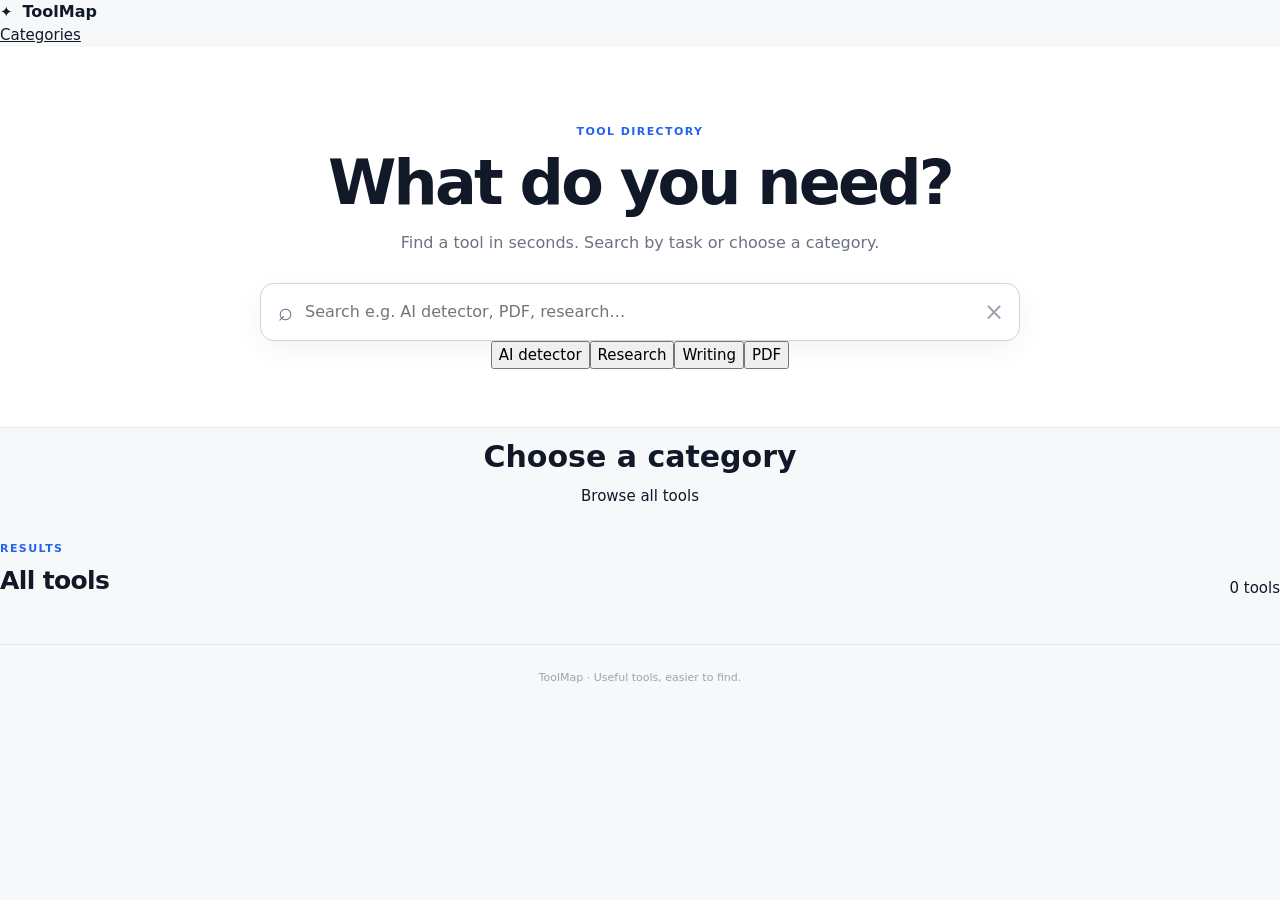
==== index.html @ 01140320 "Simplify ToolMap navigation and category-first homepage" ====
<!doctype html><html lang="en"><head><meta charset="utf-8"><meta name="viewport" content="width=device-width,initial-scale=1"><meta name="theme-color" content="#fff"><title>ToolMap — Find a tool</title><link rel="stylesheet" href="styles.css"></head><body>
<header><a class="brand" href="#"><span>✦</span><b>ToolMap</b></a><a href="#categories">Categories</a></header>
<main>
<section class="hero"><div class="hero-inner"><span class="eyebrow">TOOL DIRECTORY</span><h1>What do you need?</h1><p>Find a tool in seconds. Search by task or choose a category.</p>
<div class="search-box"><span>⌕</span><input id="search" type="search" placeholder="Search e.g. AI detector, PDF, research…" autocomplete="off"><button id="clear">×</button></div>
<div class="suggestions"><button data-query="AI detector">AI detector</button><button data-query="Research">Research</button><button data-query="Writing">Writing</button><button data-query="PDF">PDF</button></div></div></section>
<section class="home-cats" id="categories"><div class="section-title"><h2>Choose a category</h2><span id="categoryHint">Browse all tools</span></div><div id="categoryCards" class="category-cards"></div></section>
<section class="results-section" id="tools"><div class="results-top"><div><span class="eyebrow">RESULTS</span><h2 id="resultsTitle">All tools</h2></div><span id="resultCount">0 tools</span></div><div class="active-filters" id="activeFilters"></div><div class="tool-grid" id="results"></div><div class="empty" id="empty" hidden><h3>No tools found</h3><p>Try another search or category.</p><button id="reset">Show all tools</button></div></section>
</main><footer>ToolMap · Useful tools, easier to find.</footer><script src="app.js"></script></body></html>
---- styles.css ----
*{box-sizing:border-box}
:root{--bg:#f7f8fa;--card:#fff;--text:#111827;--muted:#6b7280;--line:#e5e7eb;--accent:#2563eb;--accent-soft:#eff6ff}
html{scroll-behavior:smooth}
body{margin:0;background:var(--bg);color:var(--text);font:15px/1.5 Inter,ui-sans-serif,system-ui,-apple-system,BlinkMacSystemFont,"Segoe UI",sans-serif}
button,input,select{font:inherit}
button{cursor:pointer}
a{color:inherit}
.site-header{height:64px;background:#fff;border-bottom:1px solid var(--line);display:flex;align-items:center;gap:30px;padding:0 max(18px,calc((100% - 1180px)/2));position:sticky;top:0;z-index:30}
.brand{display:flex;align-items:center;gap:10px;text-decoration:none;margin-right:auto}
.logo{width:34px;height:34px;border-radius:9px;background:#111827;color:#fff;display:grid;place-items:center}
.brand b{display:block;font-size:16px}.brand small{display:block;color:var(--muted);font-size:10px}
.site-header nav{display:flex;gap:24px}.site-header nav a{text-decoration:none;color:#4b5563;font-size:13px}.site-header nav a:hover{color:var(--text)}
.mobile-filter{display:none;border:1px solid var(--line);background:#fff;border-radius:8px;padding:8px 11px}
.hero{background:#fff;border-bottom:1px solid var(--line)}
.hero-inner{max-width:900px;margin:auto;text-align:center;padding:72px 20px 58px}
.eyebrow{font-size:11px;font-weight:800;letter-spacing:.13em;color:#2563eb}
.hero h1{font-size:clamp(36px,7vw,62px);line-height:1.03;letter-spacing:-.045em;margin:10px 0 16px}
.hero h1 em{font-style:normal;color:var(--accent)}
.hero p{max-width:560px;margin:0 auto 28px;color:var(--muted);font-size:16px}
.search-box{height:58px;display:flex;align-items:center;max-width:760px;margin:auto;background:#fff;border:1px solid #cfd5df;border-radius:14px;box-shadow:0 8px 28px #1118270d;text-align:left}
.search-box>span{font-size:25px;color:#64748b;padding-left:17px}.search-box input{flex:1;min-width:0;border:0;outline:0;background:transparent;padding:0 12px;font-size:16px}.search-box kbd{color:#9ca3af;border:1px solid var(--line);border-radius:5px;padding:2px 7px;font-size:11px;margin-right:8px}.search-box button{border:0;background:none;color:#9ca3af;font-size:24px;padding:0 15px}
.quick-search{display:flex;justify-content:center;align-items:center;gap:7px;flex-wrap:wrap;margin-top:14px;color:#9ca3af;font-size:12px}.quick-search button{border:1px solid var(--line);background:#fff;border-radius:999px;padding:6px 10px;color:#4b5563;font-size:12px}.quick-search button:hover{border-color:#b8c7dd;background:var(--accent-soft);color:var(--accent)}
.directory{max-width:1180px;margin:auto;padding:42px 20px 70px;display:grid;grid-template-columns:210px 1fr;gap:34px}
.filters{align-self:start;position:sticky;top:84px}.filter-head{display:flex;justify-content:space-between;align-items:center;margin-bottom:20px}.filter-head button{display:none;border:0;background:none;font-size:24px;color:var(--muted)}
.filter-label{display:block;font-weight:700;font-size:12px;margin:20px 0 9px;color:#374151}
.category-list{display:flex;flex-direction:column;gap:3px}
.cat-btn{display:flex;justify-content:space-between;gap:8px;border:0;background:none;text-align:left;padding:8px 9px;border-radius:7px;color:#4b5563;font-size:13px}.cat-btn span:last-child{color:#9ca3af;font-size:11px}.cat-btn:hover{background:#eef2f7}.cat-btn.active{background:var(--accent-soft);color:var(--accent);font-weight:700}
.filters select{width:100%;border:1px solid var(--line);background:#fff;border-radius:8px;padding:9px;color:#374151;outline:0}
.results-top{display:flex;justify-content:space-between;align-items:end;gap:12px;margin-bottom:14px}.results-top h2{margin:4px 0 0;font-size:25px;letter-spacing:-.025em}.result-count{color:var(--muted);font-size:12px}
.active-filters{min-height:30px;display:flex;gap:6px;flex-wrap:wrap}.active-filters button{border:1px solid #cfe0ff;background:var(--accent-soft);color:var(--accent);border-radius:999px;padding:5px 9px;font-size:11px}
.tool-grid{display:grid;grid-template-columns:repeat(2,minmax(0,1fr));gap:12px}
.tool-card{background:var(--card);border:1px solid var(--line);border-radius:12px;padding:17px;transition:.16s;display:flex;flex-direction:column;min-height:185px}
.tool-card:hover{border-color:#c5d4ea;box-shadow:0 8px 24px #1118270a;transform:translateY(-1px)}
.tool-top{display:flex;justify-content:space-between;gap:10px}.tool-name{font-size:15px;font-weight:750;text-decoration:none}.tool-name:hover{color:var(--accent)}
.open{font-size:12px;color:var(--accent);text-decoration:none;white-space:nowrap}.tool-card p{color:#667085;font-size:12px;margin:9px 0 13px;line-height:1.55}
.tags{display:flex;gap:5px;flex-wrap:wrap;margin-top:auto}.tag{background:#f3f4f6;color:#667085;border-radius:5px;padding:4px 7px;font-size:10px}
.empty{text-align:center;background:#fff;border:1px dashed #d7dce5;border-radius:12px;padding:50px 20px}.empty>div{font-size:30px;color:#9ca3af}.empty h3{margin:8px 0 4px}.empty p{color:var(--muted);font-size:13px}.empty button{border:1px solid var(--line);background:#fff;border-radius:7px;padding:8px 12px}
.categories-section{background:#fff;border-top:1px solid var(--line);padding:65px 20px}.section-title{text-align:center;margin-bottom:28px}.section-title h2{margin:6px 0;font-size:30px}.section-title p{margin:0;color:var(--muted);font-size:13px}
.category-cards{max-width:1180px;margin:auto;display:grid;grid-template-columns:repeat(4,1fr);gap:10px}
.category-card{border:1px solid var(--line);background:#fff;border-radius:11px;padding:16px;text-align:left;min-height:95px}.category-card:hover{border-color:#b9cae3;background:#fbfdff}.category-card b{font-size:13px}.category-card span{display:block;color:var(--muted);font-size:11px;margin-top:5px}
.about{max-width:720px;text-align:center;margin:auto;padding:70px 20px}.about h2{font-size:28px;margin:7px 0 10px}.about p{color:var(--muted);font-size:13px}
footer{text-align:center;border-top:1px solid var(--line);padding:25px;color:#9ca3af;font-size:11px}
@media(max-width:850px){.directory{grid-template-columns:180px 1fr;gap:20px}.category-cards{grid-template-columns:repeat(3,1fr)}}
@media(max-width:680px){.site-header{height:58px;padding:0 14px}.site-header nav{display:none}.mobile-filter{display:block}.hero-inner{padding:48px 14px 40px}.hero p{font-size:14px}.search-box{height:54px}.search-box kbd{display:none}.directory{display:block;padding:25px 14px 55px}.filters{position:fixed;inset:0 auto 0 0;width:min(310px,88vw);background:#fff;z-index:50;padding:22px;box-shadow:12px 0 35px #11182722;transform:translateX(-105%);transition:.2s;overflow:auto}.filters.open{transform:translateX(0)}.filter-head button{display:block}.tool-grid{grid-template-columns:1fr}.results-top h2{font-size:21px}.category-cards{grid-template-columns:repeat(2,1fr)}.category-card{min-height:84px}.quick-search{justify-content:flex-start}.about{padding:55px 18px}}
@media(max-width:390px){.category-cards{grid-template-columns:1fr 1fr}.tool-card{padding:14px}}
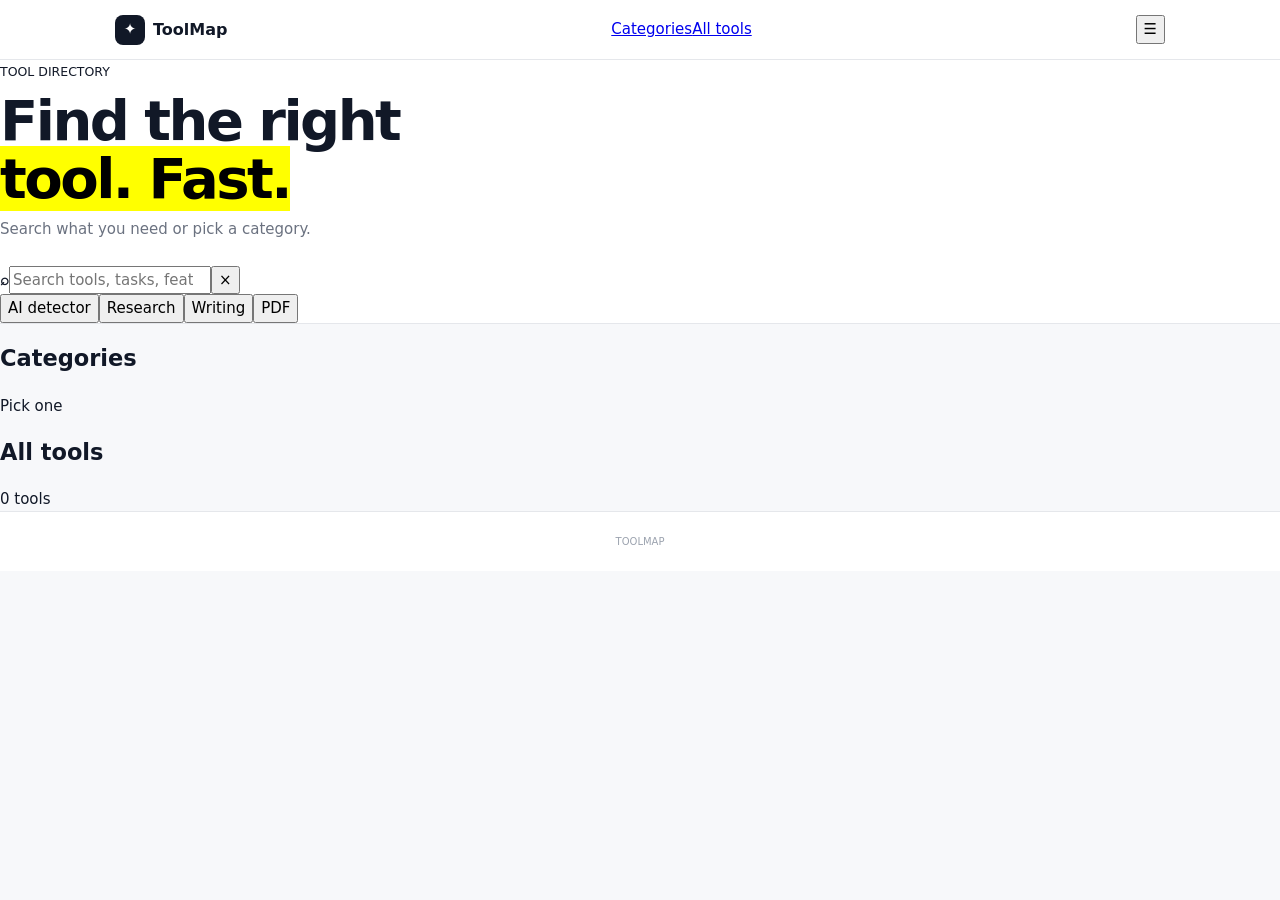
==== commit cb7d9751: "Redesign ToolMap inspired by bold mobile card layout" ====
--- a/index.html
+++ b/index.html
@@ -1,9 +1 @@
-<!doctype html><html lang="en"><head><meta charset="utf-8"><meta name="viewport" content="width=device-width,initial-scale=1"><meta name="theme-color" content="#fff"><title>ToolMap — Find a tool</title><link rel="stylesheet" href="styles.css"></head><body>
-<header><a class="brand" href="#"><span>✦</span><b>ToolMap</b></a><a href="#categories">Categories</a></header>
-<main>
-<section class="hero"><div class="hero-inner"><span class="eyebrow">TOOL DIRECTORY</span><h1>What do you need?</h1><p>Find a tool in seconds. Search by task or choose a category.</p>
-<div class="search-box"><span>⌕</span><input id="search" type="search" placeholder="Search e.g. AI detector, PDF, research…" autocomplete="off"><button id="clear">×</button></div>
-<div class="suggestions"><button data-query="AI detector">AI detector</button><button data-query="Research">Research</button><button data-query="Writing">Writing</button><button data-query="PDF">PDF</button></div></div></section>
-<section class="home-cats" id="categories"><div class="section-title"><h2>Choose a category</h2><span id="categoryHint">Browse all tools</span></div><div id="categoryCards" class="category-cards"></div></section>
-<section class="results-section" id="tools"><div class="results-top"><div><span class="eyebrow">RESULTS</span><h2 id="resultsTitle">All tools</h2></div><span id="resultCount">0 tools</span></div><div class="active-filters" id="activeFilters"></div><div class="tool-grid" id="results"></div><div class="empty" id="empty" hidden><h3>No tools found</h3><p>Try another search or category.</p><button id="reset">Show all tools</button></div></section>
-</main><footer>ToolMap · Useful tools, easier to find.</footer><script src="app.js"></script></body></html>+<!doctype html><html lang="en"><head><meta charset="utf-8"><meta name="viewport" content="width=device-width,initial-scale=1"><meta name="theme-color" content="#ffd21c"><title>ToolMap — Find tools fast</title><link rel="stylesheet" href="styles.css"></head><body><div class="bg pink"></div><div class="bg purple"></div><header><a class="brand" href="#"><span>✦</span><b>ToolMap</b></a><nav><a href="#categories">Categories</a><a href="#tools">All tools</a></nav><button id="menu">☰</button></header><main><section class="hero"><small>TOOL DIRECTORY</small><h1>Find the right<br><mark>tool. Fast.</mark></h1><p>Search what you need or pick a category.</p><div class="search"><b>⌕</b><input id="search" type="search" placeholder="Search tools, tasks, features…"><button id="clear">×</button></div><div class="quick"><button data-q="AI detector">AI detector</button><button data-q="research">Research</button><button data-q="writing">Writing</button><button data-q="PDF">PDF</button></div></section><section id="categories"><div class="head"><h2>Categories</h2><span id="hint">Pick one</span></div><div id="cats" class="cats"></div></section><section id="tools" class="results"><div class="head"><h2 id="title">All tools</h2><span id="count">0 tools</span></div><div id="active"></div><div id="results" class="grid"></div><div id="empty" hidden><h3>No tools found</h3><p>Try another search.</p><button id="reset">Show all tools</button></div></section></main><footer>TOOLMAP</footer><script src="app.js"></script></body></html>
--- a/styles.css
+++ b/styles.css
@@ -1,45 +1 @@
-*{box-sizing:border-box}
-:root{--bg:#f7f8fa;--card:#fff;--text:#111827;--muted:#6b7280;--line:#e5e7eb;--accent:#2563eb;--accent-soft:#eff6ff}
-html{scroll-behavior:smooth}
-body{margin:0;background:var(--bg);color:var(--text);font:15px/1.5 Inter,ui-sans-serif,system-ui,-apple-system,BlinkMacSystemFont,"Segoe UI",sans-serif}
-button,input,select{font:inherit}
-button{cursor:pointer}
-a{color:inherit}
-.site-header{height:64px;background:#fff;border-bottom:1px solid var(--line);display:flex;align-items:center;gap:30px;padding:0 max(18px,calc((100% - 1180px)/2));position:sticky;top:0;z-index:30}
-.brand{display:flex;align-items:center;gap:10px;text-decoration:none;margin-right:auto}
-.logo{width:34px;height:34px;border-radius:9px;background:#111827;color:#fff;display:grid;place-items:center}
-.brand b{display:block;font-size:16px}.brand small{display:block;color:var(--muted);font-size:10px}
-.site-header nav{display:flex;gap:24px}.site-header nav a{text-decoration:none;color:#4b5563;font-size:13px}.site-header nav a:hover{color:var(--text)}
-.mobile-filter{display:none;border:1px solid var(--line);background:#fff;border-radius:8px;padding:8px 11px}
-.hero{background:#fff;border-bottom:1px solid var(--line)}
-.hero-inner{max-width:900px;margin:auto;text-align:center;padding:72px 20px 58px}
-.eyebrow{font-size:11px;font-weight:800;letter-spacing:.13em;color:#2563eb}
-.hero h1{font-size:clamp(36px,7vw,62px);line-height:1.03;letter-spacing:-.045em;margin:10px 0 16px}
-.hero h1 em{font-style:normal;color:var(--accent)}
-.hero p{max-width:560px;margin:0 auto 28px;color:var(--muted);font-size:16px}
-.search-box{height:58px;display:flex;align-items:center;max-width:760px;margin:auto;background:#fff;border:1px solid #cfd5df;border-radius:14px;box-shadow:0 8px 28px #1118270d;text-align:left}
-.search-box>span{font-size:25px;color:#64748b;padding-left:17px}.search-box input{flex:1;min-width:0;border:0;outline:0;background:transparent;padding:0 12px;font-size:16px}.search-box kbd{color:#9ca3af;border:1px solid var(--line);border-radius:5px;padding:2px 7px;font-size:11px;margin-right:8px}.search-box button{border:0;background:none;color:#9ca3af;font-size:24px;padding:0 15px}
-.quick-search{display:flex;justify-content:center;align-items:center;gap:7px;flex-wrap:wrap;margin-top:14px;color:#9ca3af;font-size:12px}.quick-search button{border:1px solid var(--line);background:#fff;border-radius:999px;padding:6px 10px;color:#4b5563;font-size:12px}.quick-search button:hover{border-color:#b8c7dd;background:var(--accent-soft);color:var(--accent)}
-.directory{max-width:1180px;margin:auto;padding:42px 20px 70px;display:grid;grid-template-columns:210px 1fr;gap:34px}
-.filters{align-self:start;position:sticky;top:84px}.filter-head{display:flex;justify-content:space-between;align-items:center;margin-bottom:20px}.filter-head button{display:none;border:0;background:none;font-size:24px;color:var(--muted)}
-.filter-label{display:block;font-weight:700;font-size:12px;margin:20px 0 9px;color:#374151}
-.category-list{display:flex;flex-direction:column;gap:3px}
-.cat-btn{display:flex;justify-content:space-between;gap:8px;border:0;background:none;text-align:left;padding:8px 9px;border-radius:7px;color:#4b5563;font-size:13px}.cat-btn span:last-child{color:#9ca3af;font-size:11px}.cat-btn:hover{background:#eef2f7}.cat-btn.active{background:var(--accent-soft);color:var(--accent);font-weight:700}
-.filters select{width:100%;border:1px solid var(--line);background:#fff;border-radius:8px;padding:9px;color:#374151;outline:0}
-.results-top{display:flex;justify-content:space-between;align-items:end;gap:12px;margin-bottom:14px}.results-top h2{margin:4px 0 0;font-size:25px;letter-spacing:-.025em}.result-count{color:var(--muted);font-size:12px}
-.active-filters{min-height:30px;display:flex;gap:6px;flex-wrap:wrap}.active-filters button{border:1px solid #cfe0ff;background:var(--accent-soft);color:var(--accent);border-radius:999px;padding:5px 9px;font-size:11px}
-.tool-grid{display:grid;grid-template-columns:repeat(2,minmax(0,1fr));gap:12px}
-.tool-card{background:var(--card);border:1px solid var(--line);border-radius:12px;padding:17px;transition:.16s;display:flex;flex-direction:column;min-height:185px}
-.tool-card:hover{border-color:#c5d4ea;box-shadow:0 8px 24px #1118270a;transform:translateY(-1px)}
-.tool-top{display:flex;justify-content:space-between;gap:10px}.tool-name{font-size:15px;font-weight:750;text-decoration:none}.tool-name:hover{color:var(--accent)}
-.open{font-size:12px;color:var(--accent);text-decoration:none;white-space:nowrap}.tool-card p{color:#667085;font-size:12px;margin:9px 0 13px;line-height:1.55}
-.tags{display:flex;gap:5px;flex-wrap:wrap;margin-top:auto}.tag{background:#f3f4f6;color:#667085;border-radius:5px;padding:4px 7px;font-size:10px}
-.empty{text-align:center;background:#fff;border:1px dashed #d7dce5;border-radius:12px;padding:50px 20px}.empty>div{font-size:30px;color:#9ca3af}.empty h3{margin:8px 0 4px}.empty p{color:var(--muted);font-size:13px}.empty button{border:1px solid var(--line);background:#fff;border-radius:7px;padding:8px 12px}
-.categories-section{background:#fff;border-top:1px solid var(--line);padding:65px 20px}.section-title{text-align:center;margin-bottom:28px}.section-title h2{margin:6px 0;font-size:30px}.section-title p{margin:0;color:var(--muted);font-size:13px}
-.category-cards{max-width:1180px;margin:auto;display:grid;grid-template-columns:repeat(4,1fr);gap:10px}
-.category-card{border:1px solid var(--line);background:#fff;border-radius:11px;padding:16px;text-align:left;min-height:95px}.category-card:hover{border-color:#b9cae3;background:#fbfdff}.category-card b{font-size:13px}.category-card span{display:block;color:var(--muted);font-size:11px;margin-top:5px}
-.about{max-width:720px;text-align:center;margin:auto;padding:70px 20px}.about h2{font-size:28px;margin:7px 0 10px}.about p{color:var(--muted);font-size:13px}
-footer{text-align:center;border-top:1px solid var(--line);padding:25px;color:#9ca3af;font-size:11px}
-@media(max-width:850px){.directory{grid-template-columns:180px 1fr;gap:20px}.category-cards{grid-template-columns:repeat(3,1fr)}}
-@media(max-width:680px){.site-header{height:58px;padding:0 14px}.site-header nav{display:none}.mobile-filter{display:block}.hero-inner{padding:48px 14px 40px}.hero p{font-size:14px}.search-box{height:54px}.search-box kbd{display:none}.directory{display:block;padding:25px 14px 55px}.filters{position:fixed;inset:0 auto 0 0;width:min(310px,88vw);background:#fff;z-index:50;padding:22px;box-shadow:12px 0 35px #11182722;transform:translateX(-105%);transition:.2s;overflow:auto}.filters.open{transform:translateX(0)}.filter-head button{display:block}.tool-grid{grid-template-columns:1fr}.results-top h2{font-size:21px}.category-cards{grid-template-columns:repeat(2,1fr)}.category-card{min-height:84px}.quick-search{justify-content:flex-start}.about{padding:55px 18px}}
-@media(max-width:390px){.category-cards{grid-template-columns:1fr 1fr}.tool-card{padding:14px}}
+*{box-sizing:border-box}html{scroll-behavior:smooth}:root{--blue:#2563eb;--text:#111827;--muted:#6b7280;--line:#e5e7eb;--bg:#f7f8fa}body{margin:0;background:var(--bg);color:var(--text);font:15px/1.5 system-ui,-apple-system,Segoe UI,sans-serif}button,input{font:inherit}button{cursor:pointer}header{height:60px;background:#fff;border-bottom:1px solid var(--line);display:flex;align-items:center;justify-content:space-between;padding:0 max(16px,calc((100% - 1050px)/2));position:sticky;top:0;z-index:20}header>a:last-child{text-decoration:none;color:#4b5563;font-size:13px}.brand{display:flex;align-items:center;gap:8px;text-decoration:none;color:var(--text)}.brand span{width:30px;height:30px;background:#111827;color:#fff;border-radius:8px;display:grid;place-items:center}.brand b{font-size:16px}.hero{background:#fff;border-bottom:1px solid var(--line)}.hero-inner{max-width:780px;margin:auto;text-align:center;padding:58px 16px 42px}.eyebrow{font-size:10px;font-weight:800;letter-spacing:.14em;color:var(--blue)}h1{font-size:clamp(36px,8vw,56px);line-height:1.05;letter-spacing:-.045em;margin:9px 0}.hero p{color:var(--muted);margin:0 0 25px}.search-box{height:58px;background:#fff;border:1px solid #cbd5e1;border-radius:14px;display:flex;align-items:center;text-align:left;box-shadow:0 8px 25px #1118270b}.search-box span{font-size:25px;color:#64748b;padding-left:16px}.search-box input{flex:1;min-width:0;border:0;outline:0;padding:0 12px;font-size:15px}.search-box button{border:0;background:none;color:#9ca3af;font-size:23px;padding:0 15px}.suggestions{display:flex;justify-content:center;gap:7px;flex-wrap:wrap;margin-top:12px}.suggestions button{border:1px solid var(--line);background:#fff;border-radius:20px;padding:6px 11px;color:#4b5563;font-size:11px}.suggestions button:hover{border-color:#a9c1ec;color:var(--blue)}.home-cats,.results-section{max-width:1050px;margin:auto;padding:34px 16px}.section-title{display:flex;justify-content:space-between;align-items:end;margin-bottom:14px}.section-title h2,.results-top h2{margin:0;font-size:22px;letter-spacing:-.02em}.section-title span,.results-top>span{font-size:11px;color:var(--muted)}.category-cards{display:grid;grid-template-columns:repeat(4,1fr);gap:9px}.category-card{min-height:82px;background:#fff;border:1px solid var(--line);border-radius:10px;text-align:left;padding:13px;transition:.15s}.category-card:hover{border-color:#a9c1ec;transform:translateY(-1px)}.category-card b{font-size:12px}.category-card span{display:block;color:var(--muted);font-size:10px;margin-top:5px}.results-section{border-top:1px solid var(--line);padding-top:32px}.results-top{display:flex;justify-content:space-between;align-items:end;margin-bottom:12px}.active-filters{display:flex;gap:6px;margin-bottom:10px}.active-filters button{border:1px solid #cfe0ff;background:#eff6ff;color:var(--blue);border-radius:20px;padding:5px 9px;font-size:10px}.tool-grid{display:grid;grid-template-columns:repeat(2,1fr);gap:10px}.tool-card{background:#fff;border:1px solid var(--line);border-radius:11px;padding:15px;min-height:165px;display:flex;flex-direction:column}.tool-top{display:flex;justify-content:space-between;gap:8px}.tool-name{font-size:14px;font-weight:750;text-decoration:none}.tool-name:hover{color:var(--blue)}.open{color:var(--blue);font-size:11px;text-decoration:none;white-space:nowrap}.tool-card p{color:#667085;font-size:11px;line-height:1.55;margin:8px 0 12px}.tags{display:flex;gap:5px;flex-wrap:wrap;margin-top:auto}.tag{background:#f3f4f6;color:#667085;border-radius:5px;padding:4px 6px;font-size:9px}.empty{text-align:center;background:#fff;border:1px dashed #d1d5db;border-radius:11px;padding:38px}.empty h3{margin:0 0 5px}.empty p{color:var(--muted);font-size:12px}.empty button{border:1px solid var(--line);background:#fff;border-radius:7px;padding:8px 12px}.about{display:none}footer{text-align:center;border-top:1px solid var(--line);background:#fff;padding:22px;color:#9ca3af;font-size:10px}@media(max-width:700px){header{height:56px}header>a:last-child{font-size:12px}.hero-inner{padding:43px 14px 32px}.hero p{font-size:13px}.search-box{height:54px}.suggestions{justify-content:flex-start}.home-cats,.results-section{padding:25px 14px}.category-cards{grid-template-columns:repeat(2,1fr);gap:8px}.category-card{min-height:75px;padding:12px}.section-title h2,.results-top h2{font-size:19px}.tool-grid{grid-template-columns:1fr}.tool-card{min-height:150px}h1{font-size:38px}}@media(max-width:360px){.category-cards{grid-template-columns:1fr}.suggestions button{padding:6px 9px}}
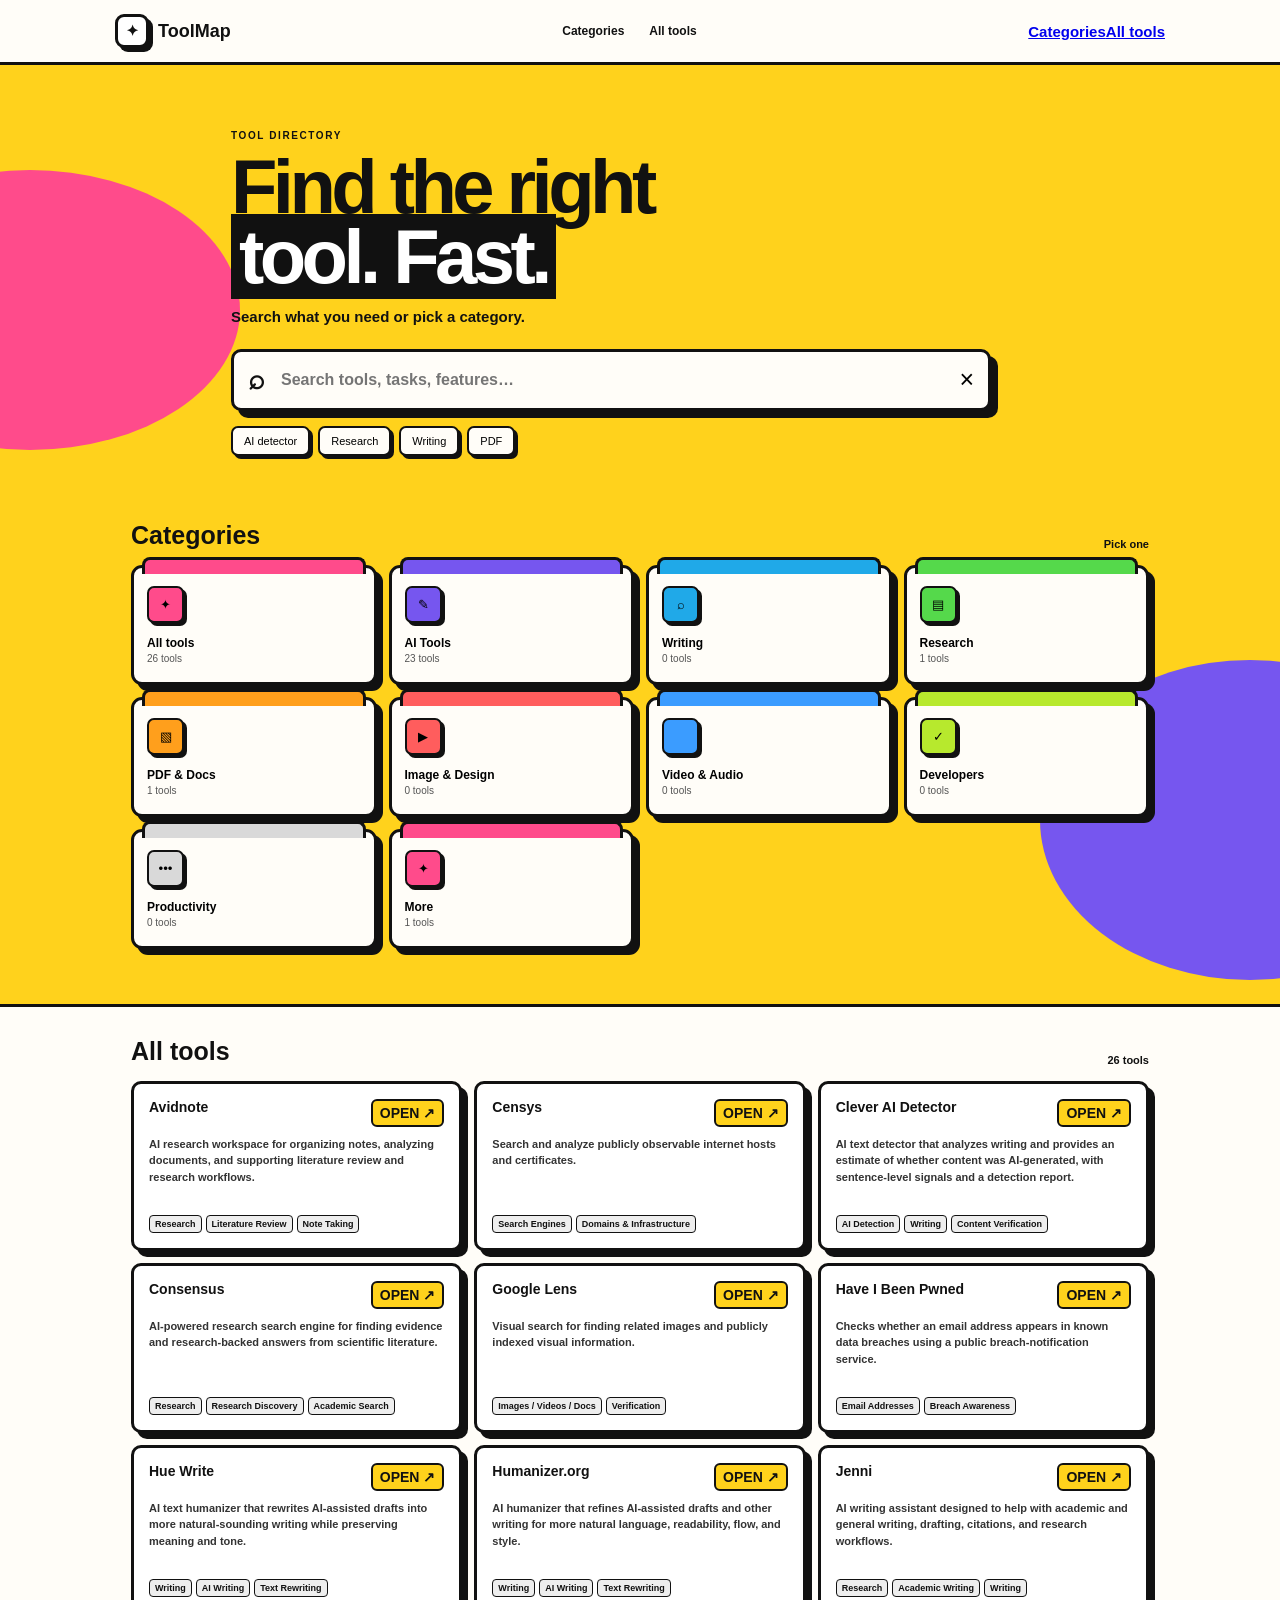
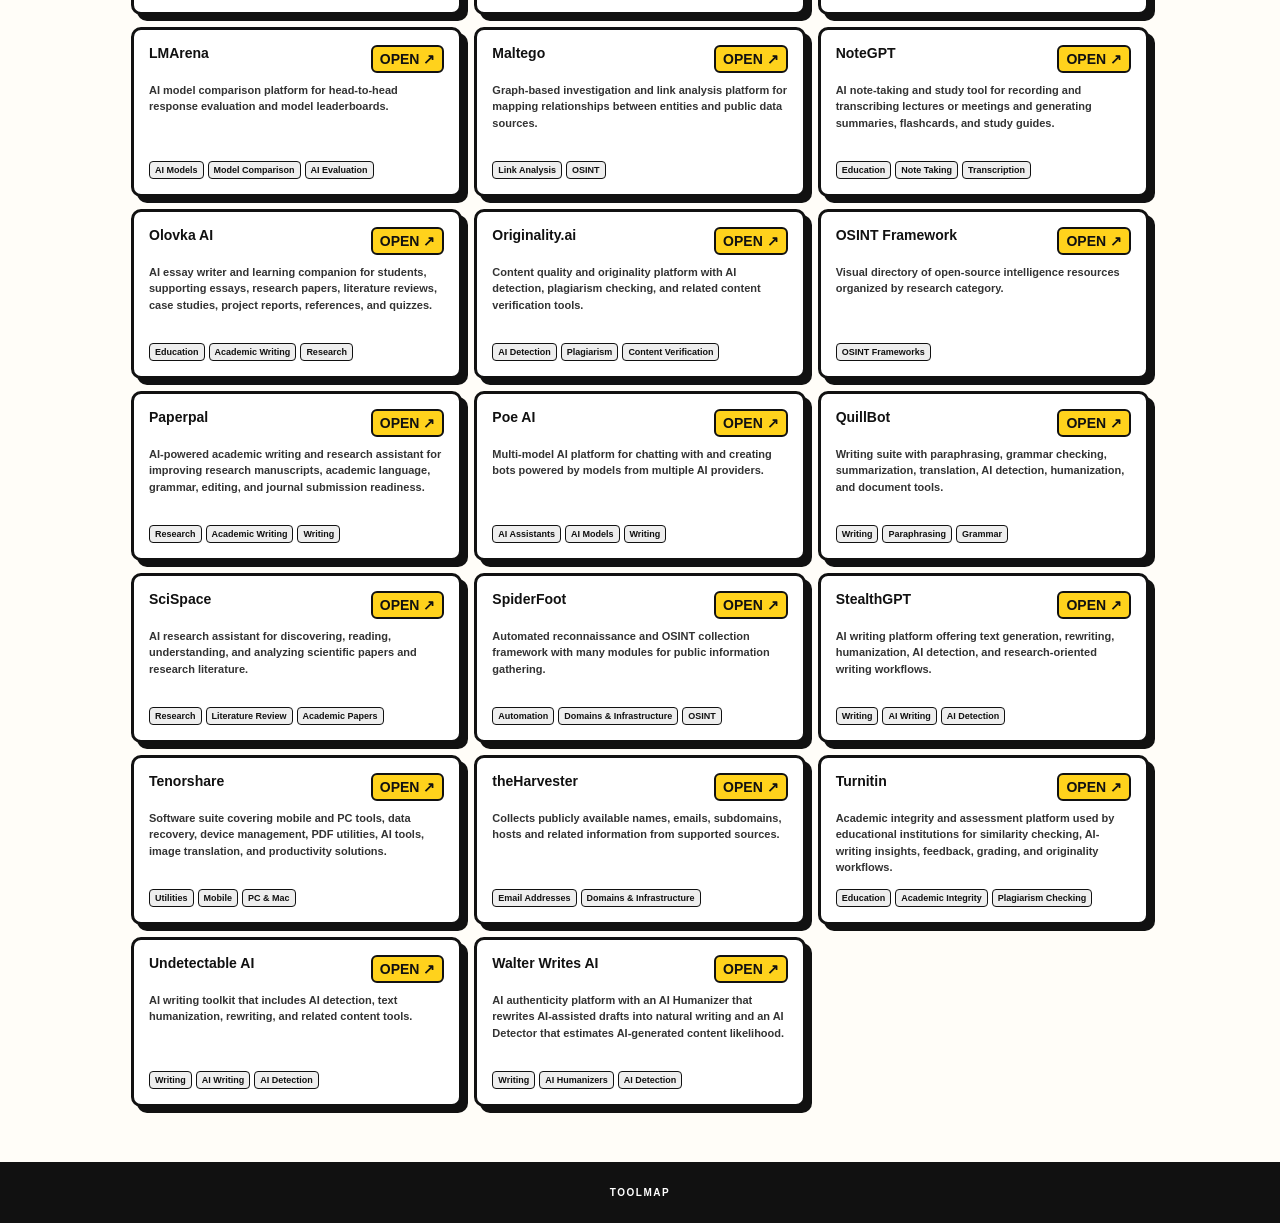
==== commit 88115543: "Fix mobile navigation and add tool loading state" ====
--- a/index.html
+++ b/index.html
@@ -1 +1 @@
-<!doctype html><html lang="en"><head><meta charset="utf-8"><meta name="viewport" content="width=device-width,initial-scale=1"><meta name="theme-color" content="#ffd21c"><title>ToolMap — Find tools fast</title><link rel="stylesheet" href="styles.css"></head><body><div class="bg pink"></div><div class="bg purple"></div><header><a class="brand" href="#"><span>✦</span><b>ToolMap</b></a><nav><a href="#categories">Categories</a><a href="#tools">All tools</a></nav><button id="menu">☰</button></header><main><section class="hero"><small>TOOL DIRECTORY</small><h1>Find the right<br><mark>tool. Fast.</mark></h1><p>Search what you need or pick a category.</p><div class="search"><b>⌕</b><input id="search" type="search" placeholder="Search tools, tasks, features…"><button id="clear">×</button></div><div class="quick"><button data-q="AI detector">AI detector</button><button data-q="research">Research</button><button data-q="writing">Writing</button><button data-q="PDF">PDF</button></div></section><section id="categories"><div class="head"><h2>Categories</h2><span id="hint">Pick one</span></div><div id="cats" class="cats"></div></section><section id="tools" class="results"><div class="head"><h2 id="title">All tools</h2><span id="count">0 tools</span></div><div id="active"></div><div id="results" class="grid"></div><div id="empty" hidden><h3>No tools found</h3><p>Try another search.</p><button id="reset">Show all tools</button></div></section></main><footer>TOOLMAP</footer><script src="app.js"></script></body></html>+<!doctype html><html lang="en"><head><meta charset="utf-8"><meta name="viewport" content="width=device-width,initial-scale=1"><meta name="theme-color" content="#ffd21c"><title>ToolMap — Find tools fast</title><link rel="stylesheet" href="styles.css"></head><body><div class="bg pink"></div><div class="bg purple"></div><header><a class="brand" href="#"><span>✦</span><b>ToolMap</b></a><nav><a href="#categories">Categories</a><a href="#tools">All tools</a></nav><button id="menu" aria-label="Open menu" aria-expanded="false">☰</button><div id="mobileMenu" class="mobile-menu"><a href="#categories">Categories</a><a href="#tools">All tools</a></div></header><main><section class="hero"><small>TOOL DIRECTORY</small><h1>Find the right<br><mark>tool. Fast.</mark></h1><p>Search what you need or pick a category.</p><div class="search"><b>⌕</b><input id="search" type="search" placeholder="Search tools, tasks, features…"><button id="clear">×</button></div><div class="quick"><button data-q="AI detector">AI detector</button><button data-q="research">Research</button><button data-q="writing">Writing</button><button data-q="PDF">PDF</button></div></section><section id="categories"><div class="head"><h2>Categories</h2><span id="hint">Pick one</span></div><div id="cats" class="cats"><div class="loading">Loading tools…</div></div></section><section id="tools" class="results"><div class="head"><h2 id="title">All tools</h2><span id="count">0 tools</span></div><div id="active"></div><div id="results" class="grid"></div><div id="empty" hidden><h3>No tools found</h3><p>Try another search.</p><button id="reset">Show all tools</button></div></section></main><footer>TOOLMAP</footer><script src="app.js"></script></body></html>
--- a/styles.css
+++ b/styles.css
@@ -1 +1 @@
-*{box-sizing:border-box}html{scroll-behavior:smooth}:root{--blue:#2563eb;--text:#111827;--muted:#6b7280;--line:#e5e7eb;--bg:#f7f8fa}body{margin:0;background:var(--bg);color:var(--text);font:15px/1.5 system-ui,-apple-system,Segoe UI,sans-serif}button,input{font:inherit}button{cursor:pointer}header{height:60px;background:#fff;border-bottom:1px solid var(--line);display:flex;align-items:center;justify-content:space-between;padding:0 max(16px,calc((100% - 1050px)/2));position:sticky;top:0;z-index:20}header>a:last-child{text-decoration:none;color:#4b5563;font-size:13px}.brand{display:flex;align-items:center;gap:8px;text-decoration:none;color:var(--text)}.brand span{width:30px;height:30px;background:#111827;color:#fff;border-radius:8px;display:grid;place-items:center}.brand b{font-size:16px}.hero{background:#fff;border-bottom:1px solid var(--line)}.hero-inner{max-width:780px;margin:auto;text-align:center;padding:58px 16px 42px}.eyebrow{font-size:10px;font-weight:800;letter-spacing:.14em;color:var(--blue)}h1{font-size:clamp(36px,8vw,56px);line-height:1.05;letter-spacing:-.045em;margin:9px 0}.hero p{color:var(--muted);margin:0 0 25px}.search-box{height:58px;background:#fff;border:1px solid #cbd5e1;border-radius:14px;display:flex;align-items:center;text-align:left;box-shadow:0 8px 25px #1118270b}.search-box span{font-size:25px;color:#64748b;padding-left:16px}.search-box input{flex:1;min-width:0;border:0;outline:0;padding:0 12px;font-size:15px}.search-box button{border:0;background:none;color:#9ca3af;font-size:23px;padding:0 15px}.suggestions{display:flex;justify-content:center;gap:7px;flex-wrap:wrap;margin-top:12px}.suggestions button{border:1px solid var(--line);background:#fff;border-radius:20px;padding:6px 11px;color:#4b5563;font-size:11px}.suggestions button:hover{border-color:#a9c1ec;color:var(--blue)}.home-cats,.results-section{max-width:1050px;margin:auto;padding:34px 16px}.section-title{display:flex;justify-content:space-between;align-items:end;margin-bottom:14px}.section-title h2,.results-top h2{margin:0;font-size:22px;letter-spacing:-.02em}.section-title span,.results-top>span{font-size:11px;color:var(--muted)}.category-cards{display:grid;grid-template-columns:repeat(4,1fr);gap:9px}.category-card{min-height:82px;background:#fff;border:1px solid var(--line);border-radius:10px;text-align:left;padding:13px;transition:.15s}.category-card:hover{border-color:#a9c1ec;transform:translateY(-1px)}.category-card b{font-size:12px}.category-card span{display:block;color:var(--muted);font-size:10px;margin-top:5px}.results-section{border-top:1px solid var(--line);padding-top:32px}.results-top{display:flex;justify-content:space-between;align-items:end;margin-bottom:12px}.active-filters{display:flex;gap:6px;margin-bottom:10px}.active-filters button{border:1px solid #cfe0ff;background:#eff6ff;color:var(--blue);border-radius:20px;padding:5px 9px;font-size:10px}.tool-grid{display:grid;grid-template-columns:repeat(2,1fr);gap:10px}.tool-card{background:#fff;border:1px solid var(--line);border-radius:11px;padding:15px;min-height:165px;display:flex;flex-direction:column}.tool-top{display:flex;justify-content:space-between;gap:8px}.tool-name{font-size:14px;font-weight:750;text-decoration:none}.tool-name:hover{color:var(--blue)}.open{color:var(--blue);font-size:11px;text-decoration:none;white-space:nowrap}.tool-card p{color:#667085;font-size:11px;line-height:1.55;margin:8px 0 12px}.tags{display:flex;gap:5px;flex-wrap:wrap;margin-top:auto}.tag{background:#f3f4f6;color:#667085;border-radius:5px;padding:4px 6px;font-size:9px}.empty{text-align:center;background:#fff;border:1px dashed #d1d5db;border-radius:11px;padding:38px}.empty h3{margin:0 0 5px}.empty p{color:var(--muted);font-size:12px}.empty button{border:1px solid var(--line);background:#fff;border-radius:7px;padding:8px 12px}.about{display:none}footer{text-align:center;border-top:1px solid var(--line);background:#fff;padding:22px;color:#9ca3af;font-size:10px}@media(max-width:700px){header{height:56px}header>a:last-child{font-size:12px}.hero-inner{padding:43px 14px 32px}.hero p{font-size:13px}.search-box{height:54px}.suggestions{justify-content:flex-start}.home-cats,.results-section{padding:25px 14px}.category-cards{grid-template-columns:repeat(2,1fr);gap:8px}.category-card{min-height:75px;padding:12px}.section-title h2,.results-top h2{font-size:19px}.tool-grid{grid-template-columns:1fr}.tool-card{min-height:150px}h1{font-size:38px}}@media(max-width:360px){.category-cards{grid-template-columns:1fr}.suggestions button{padding:6px 9px}}+*{box-sizing:border-box}html{scroll-behavior:smooth}:root{--y:#ffd21c;--p:#ff4b8b;--v:#7656ef;--g:#55d94b;--ink:#111;--paper:#fffdf8}body{margin:0;background:var(--y);color:var(--ink);font:600 15px Arial,sans-serif}.bg{position:fixed;z-index:-1;border-radius:50%;pointer-events:none}.pink{width:420px;height:280px;background:var(--p);left:-180px;top:170px}.purple{width:420px;height:320px;background:var(--v);right:-180px;bottom:-80px}header{height:65px;background:var(--paper);border-bottom:3px solid var(--ink);display:flex;align-items:center;justify-content:space-between;padding:0 max(16px,calc((100% - 1050px)/2));position:sticky;top:0;z-index:10}.brand{display:flex;gap:9px;align-items:center;text-decoration:none;color:#111}.brand span{display:grid;place-items:center;width:34px;height:34px;border:3px solid #111;border-radius:9px;box-shadow:4px 4px #111;background:#fff}.brand b{font-size:18px}nav{display:flex;gap:25px}nav a{color:#111;text-decoration:none;font-size:12px}header>button{display:none}.hero{max-width:850px;margin:auto;padding:60px 16px 40px}.hero small{font-size:10px;letter-spacing:.16em}.hero h1{font-size:clamp(48px,9vw,76px);line-height:.92;letter-spacing:-.06em;margin:10px 0 16px;font-weight:900}.hero mark{background:#111;color:#fff;padding:0 8px}.hero p{margin:0 0 24px}.search{height:62px;max-width:760px;background:var(--paper);border:3px solid #111;box-shadow:7px 7px #111;border-radius:10px;display:flex;align-items:center}.search>b{font-size:28px;padding:0 14px}.search input{flex:1;min-width:0;border:0;outline:0;background:none;font-size:16px;font-weight:600}.search button{border:0;background:none;font-size:25px;padding:0 14px}.quick{display:flex;gap:8px;flex-wrap:wrap;margin-top:15px}.quick button,.active-btn{background:var(--paper);border:2px solid #111;border-radius:7px;padding:7px 11px;box-shadow:3px 3px #111;font-size:11px}.quick button:active{transform:translate(2px,2px);box-shadow:1px 1px #111}#categories{max-width:1050px;margin:auto;padding:25px 16px 55px}.head{display:flex;justify-content:space-between;align-items:end;margin-bottom:15px}.head h2{margin:0;font-size:25px;font-weight:900}.head span{font-size:11px}.cats{display:grid;grid-template-columns:repeat(4,1fr);gap:12px}.cat{position:relative;text-align:left;background:var(--paper);border:3px solid #111;border-radius:11px;padding:13px;min-height:120px;box-shadow:6px 6px #111}.cat:before{content:"";position:absolute;left:8px;right:8px;top:-11px;height:14px;background:var(--c);border:3px solid #111;border-bottom:0;border-radius:8px 8px 0 0}.cat:hover{transform:translateY(-3px)}.ico{width:37px;height:37px;background:var(--c);border:2px solid #111;border-radius:7px;display:grid;place-items:center;box-shadow:3px 3px #111}.cat b{display:block;font-size:12px;margin-top:13px}.cat span{display:block;font-size:10px;color:#555;margin-top:3px}.results{background:var(--paper);border-top:3px solid #111;padding:30px max(16px,calc((100% - 1018px)/2)) 55px}.grid{display:grid;grid-template-columns:repeat(3,1fr);gap:12px}.tool{background:#fff;border:3px solid #111;border-radius:10px;padding:15px;min-height:170px;box-shadow:6px 6px #111;display:flex;flex-direction:column}.tooltop{display:flex;justify-content:space-between;gap:7px}.tool a{color:#111;text-decoration:none;font-weight:900;font-size:14px}.open{background:var(--y);border:2px solid #111;border-radius:6px;padding:4px 7px;font-size:9px}.tool p{font-size:11px;line-height:1.5;color:#333;margin:9px 0}.tags{margin-top:auto;display:flex;gap:4px;flex-wrap:wrap}.tag{font-size:9px;background:#eee;border:1px solid #111;border-radius:4px;padding:3px 5px}.active{margin:-5px 0 15px}.active-btn{background:#b7e92d}#empty{text-align:center;border:3px solid #111;padding:45px;background:#fff;box-shadow:6px 6px #111}#empty button{background:var(--y);border:2px solid #111;padding:8px;font-weight:800}footer{text-align:center;background:#111;color:#fff;padding:25px;font-size:10px;letter-spacing:.15em}@media(max-width:850px){.cats{grid-template-columns:repeat(3,1fr)}.grid{grid-template-columns:repeat(2,1fr)}}@media(max-width:620px){header{height:58px;padding:0 14px}nav{display:none}header>button{display:block;background:#fff;border:3px solid #111;box-shadow:3px 3px #111;border-radius:7px;padding:7px 10px}.hero{padding:45px 14px 34px}.hero h1{font-size:48px}.hero p{font-size:13px}.search{height:57px}.search input{font-size:14px}.quick{gap:6px}#categories{padding:23px 14px 45px}.cats{grid-template-columns:repeat(2,1fr);gap:11px}.cat{min-height:108px;padding:11px;box-shadow:5px 5px #111}.cat b{font-size:11px;margin-top:11px}.results{padding:25px 14px 45px}.grid{grid-template-columns:1fr;gap:12px}.tool{min-height:150px}.bg{opacity:.8}.pink{width:250px;height:180px;left:-150px}.purple{width:250px;height:200px;right:-150px}}@media(max-width:370px){.cats{grid-template-columns:1fr}.hero h1{font-size:43px}}
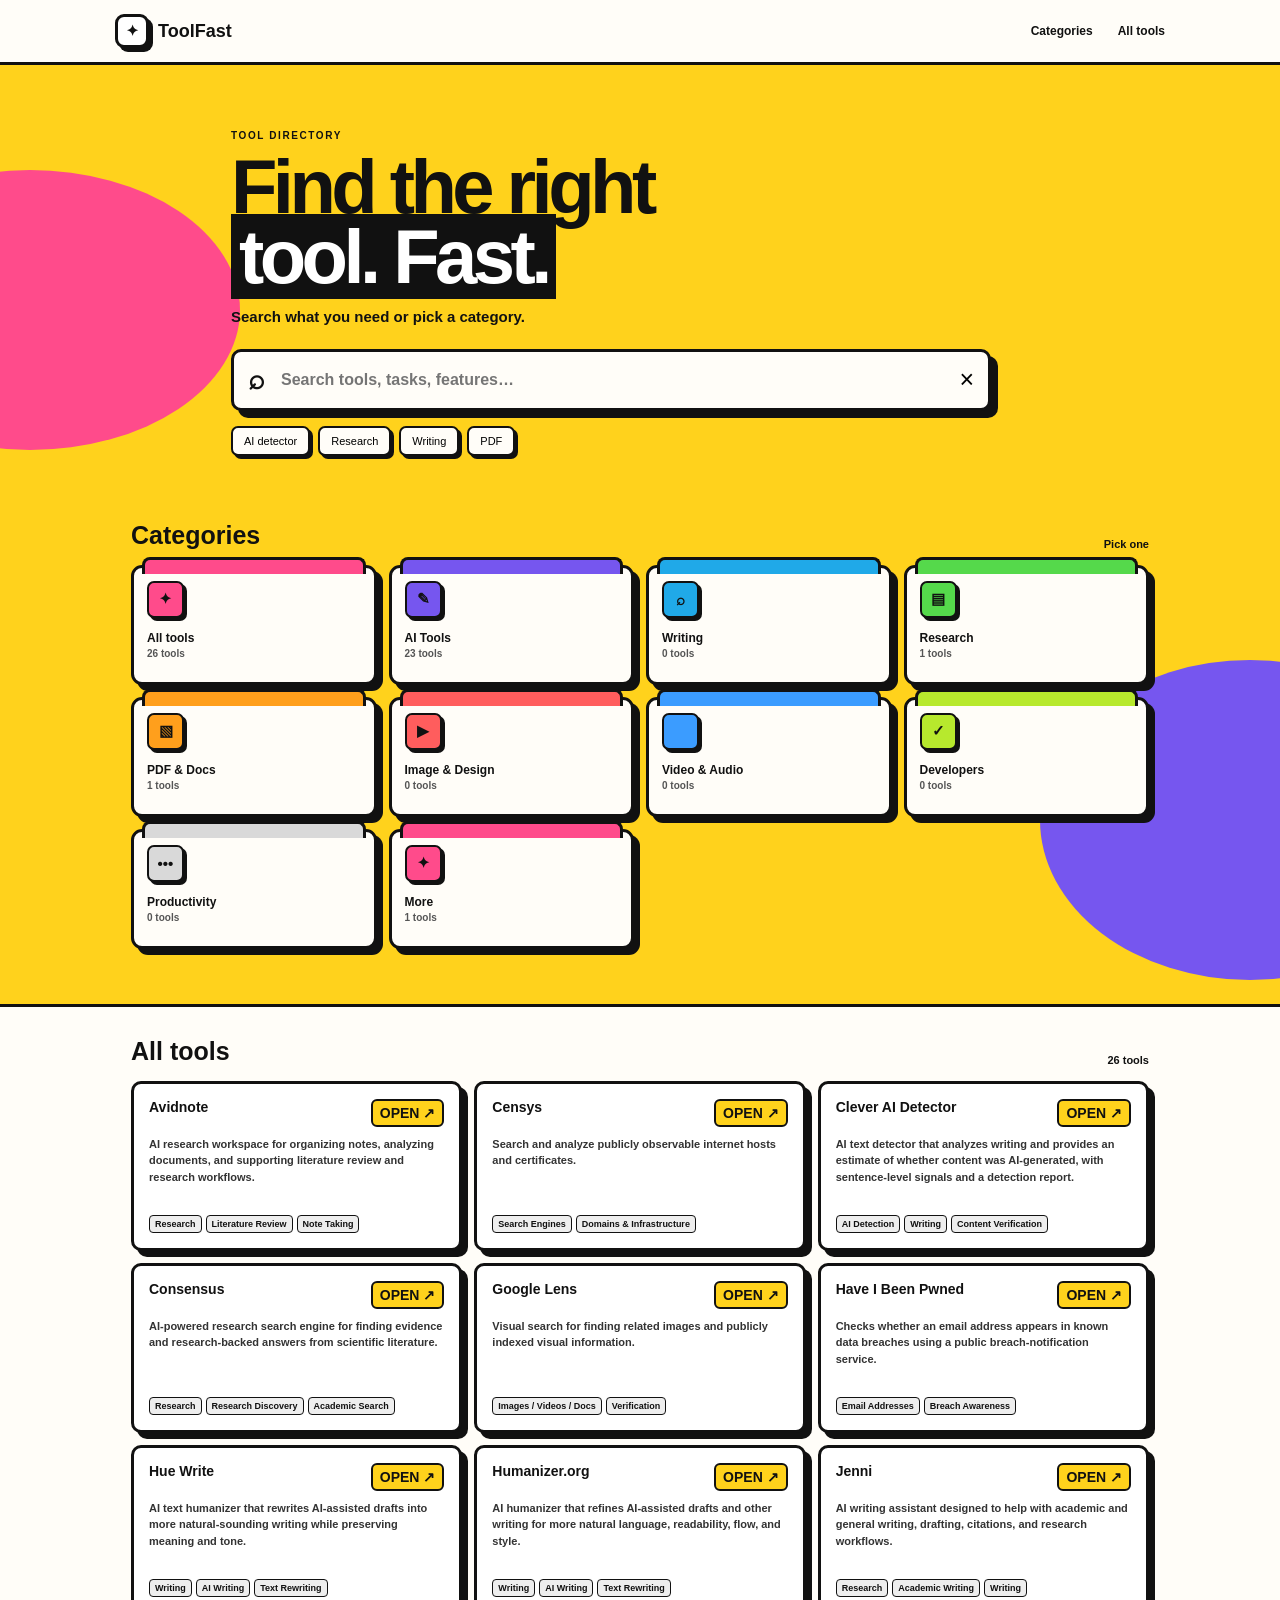
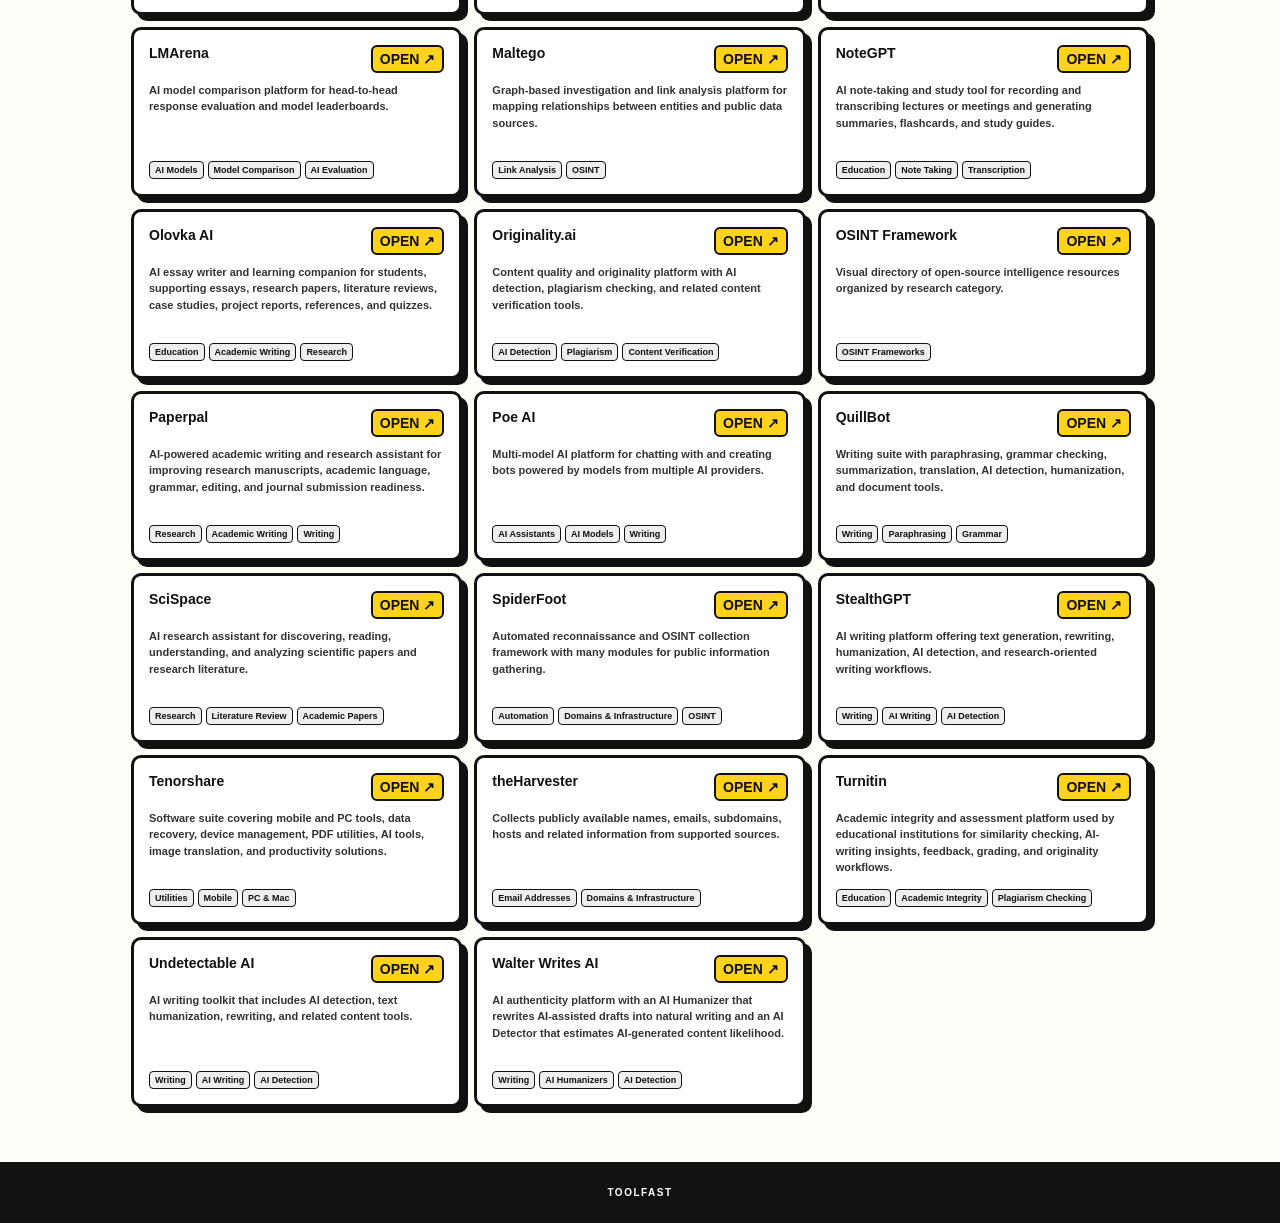
==== commit 1da86fda: "Rename directory brand to ToolFast" ====
--- a/index.html
+++ b/index.html
@@ -1 +1 @@
-<!doctype html><html lang="en"><head><meta charset="utf-8"><meta name="viewport" content="width=device-width,initial-scale=1"><meta name="theme-color" content="#ffd21c"><title>ToolMap — Find tools fast</title><link rel="stylesheet" href="styles.css"></head><body><div class="bg pink"></div><div class="bg purple"></div><header><a class="brand" href="#"><span>✦</span><b>ToolMap</b></a><nav><a href="#categories">Categories</a><a href="#tools">All tools</a></nav><button id="menu" aria-label="Open menu" aria-expanded="false">☰</button><div id="mobileMenu" class="mobile-menu"><a href="#categories">Categories</a><a href="#tools">All tools</a></div></header><main><section class="hero"><small>TOOL DIRECTORY</small><h1>Find the right<br><mark>tool. Fast.</mark></h1><p>Search what you need or pick a category.</p><div class="search"><b>⌕</b><input id="search" type="search" placeholder="Search tools, tasks, features…"><button id="clear">×</button></div><div class="quick"><button data-q="AI detector">AI detector</button><button data-q="research">Research</button><button data-q="writing">Writing</button><button data-q="PDF">PDF</button></div></section><section id="categories"><div class="head"><h2>Categories</h2><span id="hint">Pick one</span></div><div id="cats" class="cats"><div class="loading">Loading tools…</div></div></section><section id="tools" class="results"><div class="head"><h2 id="title">All tools</h2><span id="count">0 tools</span></div><div id="active"></div><div id="results" class="grid"></div><div id="empty" hidden><h3>No tools found</h3><p>Try another search.</p><button id="reset">Show all tools</button></div></section></main><footer>TOOLMAP</footer><script src="app.js"></script></body></html>+<!doctype html><html lang="en"><head><meta charset="utf-8"><meta name="viewport" content="width=device-width,initial-scale=1"><meta name="theme-color" content="#ffd21c"><title>ToolFast — Find tools fast</title><link rel="stylesheet" href="styles.css"></head><body><div class="bg pink"></div><div class="bg purple"></div><header><a class="brand" href="#"><span>✦</span><b>ToolFast</b></a><nav><a href="#categories">Categories</a><a href="#tools">All tools</a></nav><button id="menu" aria-label="Open menu" aria-expanded="false">☰</button><div id="mobileMenu" class="mobile-menu"><a href="#categories">Categories</a><a href="#tools">All tools</a></div></header><main><section class="hero"><small>TOOL DIRECTORY</small><h1>Find the right<br><mark>tool. Fast.</mark></h1><p>Search what you need or pick a category.</p><div class="search"><b>⌕</b><input id="search" type="search" placeholder="Search tools, tasks, features…"><button id="clear">×</button></div><div class="quick"><button data-q="AI detector">AI detector</button><button data-q="research">Research</button><button data-q="writing">Writing</button><button data-q="PDF">PDF</button></div></section><section id="categories"><div class="head"><h2>Categories</h2><span id="hint">Pick one</span></div><div id="cats" class="cats"><div class="loading">Loading tools…</div></div></section><section id="tools" class="results"><div class="head"><h2 id="title">All tools</h2><span id="count">0 tools</span></div><div id="active"></div><div id="results" class="grid"></div><div id="empty" hidden><h3>No tools found</h3><p>Try another search.</p><button id="reset">Show all tools</button></div></section></main><footer>TOOLFAST</footer><script src="app.js"></script></body></html>
--- a/styles.css
+++ b/styles.css
@@ -1 +1 @@
-*{box-sizing:border-box}html{scroll-behavior:smooth}:root{--y:#ffd21c;--p:#ff4b8b;--v:#7656ef;--g:#55d94b;--ink:#111;--paper:#fffdf8}body{margin:0;background:var(--y);color:var(--ink);font:600 15px Arial,sans-serif}.bg{position:fixed;z-index:-1;border-radius:50%;pointer-events:none}.pink{width:420px;height:280px;background:var(--p);left:-180px;top:170px}.purple{width:420px;height:320px;background:var(--v);right:-180px;bottom:-80px}header{height:65px;background:var(--paper);border-bottom:3px solid var(--ink);display:flex;align-items:center;justify-content:space-between;padding:0 max(16px,calc((100% - 1050px)/2));position:sticky;top:0;z-index:10}.brand{display:flex;gap:9px;align-items:center;text-decoration:none;color:#111}.brand span{display:grid;place-items:center;width:34px;height:34px;border:3px solid #111;border-radius:9px;box-shadow:4px 4px #111;background:#fff}.brand b{font-size:18px}nav{display:flex;gap:25px}nav a{color:#111;text-decoration:none;font-size:12px}header>button{display:none}.hero{max-width:850px;margin:auto;padding:60px 16px 40px}.hero small{font-size:10px;letter-spacing:.16em}.hero h1{font-size:clamp(48px,9vw,76px);line-height:.92;letter-spacing:-.06em;margin:10px 0 16px;font-weight:900}.hero mark{background:#111;color:#fff;padding:0 8px}.hero p{margin:0 0 24px}.search{height:62px;max-width:760px;background:var(--paper);border:3px solid #111;box-shadow:7px 7px #111;border-radius:10px;display:flex;align-items:center}.search>b{font-size:28px;padding:0 14px}.search input{flex:1;min-width:0;border:0;outline:0;background:none;font-size:16px;font-weight:600}.search button{border:0;background:none;font-size:25px;padding:0 14px}.quick{display:flex;gap:8px;flex-wrap:wrap;margin-top:15px}.quick button,.active-btn{background:var(--paper);border:2px solid #111;border-radius:7px;padding:7px 11px;box-shadow:3px 3px #111;font-size:11px}.quick button:active{transform:translate(2px,2px);box-shadow:1px 1px #111}#categories{max-width:1050px;margin:auto;padding:25px 16px 55px}.head{display:flex;justify-content:space-between;align-items:end;margin-bottom:15px}.head h2{margin:0;font-size:25px;font-weight:900}.head span{font-size:11px}.cats{display:grid;grid-template-columns:repeat(4,1fr);gap:12px}.cat{position:relative;text-align:left;background:var(--paper);border:3px solid #111;border-radius:11px;padding:13px;min-height:120px;box-shadow:6px 6px #111}.cat:before{content:"";position:absolute;left:8px;right:8px;top:-11px;height:14px;background:var(--c);border:3px solid #111;border-bottom:0;border-radius:8px 8px 0 0}.cat:hover{transform:translateY(-3px)}.ico{width:37px;height:37px;background:var(--c);border:2px solid #111;border-radius:7px;display:grid;place-items:center;box-shadow:3px 3px #111}.cat b{display:block;font-size:12px;margin-top:13px}.cat span{display:block;font-size:10px;color:#555;margin-top:3px}.results{background:var(--paper);border-top:3px solid #111;padding:30px max(16px,calc((100% - 1018px)/2)) 55px}.grid{display:grid;grid-template-columns:repeat(3,1fr);gap:12px}.tool{background:#fff;border:3px solid #111;border-radius:10px;padding:15px;min-height:170px;box-shadow:6px 6px #111;display:flex;flex-direction:column}.tooltop{display:flex;justify-content:space-between;gap:7px}.tool a{color:#111;text-decoration:none;font-weight:900;font-size:14px}.open{background:var(--y);border:2px solid #111;border-radius:6px;padding:4px 7px;font-size:9px}.tool p{font-size:11px;line-height:1.5;color:#333;margin:9px 0}.tags{margin-top:auto;display:flex;gap:4px;flex-wrap:wrap}.tag{font-size:9px;background:#eee;border:1px solid #111;border-radius:4px;padding:3px 5px}.active{margin:-5px 0 15px}.active-btn{background:#b7e92d}#empty{text-align:center;border:3px solid #111;padding:45px;background:#fff;box-shadow:6px 6px #111}#empty button{background:var(--y);border:2px solid #111;padding:8px;font-weight:800}footer{text-align:center;background:#111;color:#fff;padding:25px;font-size:10px;letter-spacing:.15em}@media(max-width:850px){.cats{grid-template-columns:repeat(3,1fr)}.grid{grid-template-columns:repeat(2,1fr)}}@media(max-width:620px){header{height:58px;padding:0 14px}nav{display:none}header>button{display:block;background:#fff;border:3px solid #111;box-shadow:3px 3px #111;border-radius:7px;padding:7px 10px}.hero{padding:45px 14px 34px}.hero h1{font-size:48px}.hero p{font-size:13px}.search{height:57px}.search input{font-size:14px}.quick{gap:6px}#categories{padding:23px 14px 45px}.cats{grid-template-columns:repeat(2,1fr);gap:11px}.cat{min-height:108px;padding:11px;box-shadow:5px 5px #111}.cat b{font-size:11px;margin-top:11px}.results{padding:25px 14px 45px}.grid{grid-template-columns:1fr;gap:12px}.tool{min-height:150px}.bg{opacity:.8}.pink{width:250px;height:180px;left:-150px}.purple{width:250px;height:200px;right:-150px}}@media(max-width:370px){.cats{grid-template-columns:1fr}.hero h1{font-size:43px}}+*{box-sizing:border-box}html{scroll-behavior:smooth}:root{--y:#ffd21c;--p:#ff4b8b;--v:#7656ef;--g:#55d94b;--ink:#111;--paper:#fffdf8}body{margin:0;background:var(--y);color:var(--ink);font:600 15px Arial,sans-serif}.bg{position:fixed;z-index:-1;border-radius:50%;pointer-events:none}.pink{width:420px;height:280px;background:var(--p);left:-180px;top:170px}.purple{width:420px;height:320px;background:var(--v);right:-180px;bottom:-80px}header{height:65px;background:var(--paper);border-bottom:3px solid var(--ink);display:flex;align-items:center;justify-content:space-between;padding:0 max(16px,calc((100% - 1050px)/2));position:sticky;top:0;z-index:10}.brand{display:flex;gap:9px;align-items:center;text-decoration:none;color:#111}.brand span{display:grid;place-items:center;width:34px;height:34px;border:3px solid #111;border-radius:9px;box-shadow:4px 4px #111;background:#fff}.brand b{font-size:18px}nav{display:flex;gap:25px}nav a{color:#111;text-decoration:none;font-size:12px}header>button{display:none}.mobile-menu{display:none}.hero{max-width:850px;margin:auto;padding:60px 16px 40px}.hero small{font-size:10px;letter-spacing:.16em}.hero h1{font-size:clamp(48px,9vw,76px);line-height:.92;letter-spacing:-.06em;margin:10px 0 16px;font-weight:900}.hero mark{background:#111;color:#fff;padding:0 8px}.hero p{margin:0 0 24px}.search{height:62px;max-width:760px;background:var(--paper);border:3px solid #111;box-shadow:7px 7px #111;border-radius:10px;display:flex;align-items:center}.search>b{font-size:28px;padding:0 14px}.search input{flex:1;min-width:0;border:0;outline:0;background:none;font-size:16px;font-weight:600}.search button{border:0;background:none;font-size:25px;padding:0 14px}.quick{display:flex;gap:8px;flex-wrap:wrap;margin-top:15px}.quick button,.active-btn{background:var(--paper);border:2px solid #111;border-radius:7px;padding:7px 11px;box-shadow:3px 3px #111;font-size:11px}.quick button:active{transform:translate(2px,2px);box-shadow:1px 1px #111}#categories{max-width:1050px;margin:auto;padding:25px 16px 55px}.head{display:flex;justify-content:space-between;align-items:end;margin-bottom:15px}.head h2{margin:0;font-size:25px;font-weight:900}.head span{font-size:11px}.cats{display:grid;grid-template-columns:repeat(4,1fr);gap:12px}.cat{position:relative;text-align:left;background:var(--paper);border:3px solid #111;border-radius:11px;padding:13px;min-height:120px;box-shadow:6px 6px #111}.cat:before{content:"";position:absolute;left:8px;right:8px;top:-11px;height:14px;background:var(--c);border:3px solid #111;border-bottom:0;border-radius:8px 8px 0 0}.cat:hover{transform:translateY(-3px)}.ico{width:37px;height:37px;background:var(--c);border:2px solid #111;border-radius:7px;display:grid;place-items:center;box-shadow:3px 3px #111}.cat b{display:block;font-size:12px;margin-top:13px}.cat span{display:block;font-size:10px;color:#555;margin-top:3px}.results{background:var(--paper);border-top:3px solid #111;padding:30px max(16px,calc((100% - 1018px)/2)) 55px}.grid{display:grid;grid-template-columns:repeat(3,1fr);gap:12px}.tool{background:#fff;border:3px solid #111;border-radius:10px;padding:15px;min-height:170px;box-shadow:6px 6px #111;display:flex;flex-direction:column}.tooltop{display:flex;justify-content:space-between;gap:7px}.tool a{color:#111;text-decoration:none;font-weight:900;font-size:14px}.open{background:var(--y);border:2px solid #111;border-radius:6px;padding:4px 7px;font-size:9px}.tool p{font-size:11px;line-height:1.5;color:#333;margin:9px 0}.tags{margin-top:auto;display:flex;gap:4px;flex-wrap:wrap}.tag{font-size:9px;background:#eee;border:1px solid #111;border-radius:4px;padding:3px 5px}.active{margin:-5px 0 15px}.active-btn{background:#b7e92d}#empty{text-align:center;border:3px solid #111;padding:45px;background:#fff;box-shadow:6px 6px #111}#empty button{background:var(--y);border:2px solid #111;padding:8px;font-weight:800}footer{text-align:center;background:#111;color:#fff;padding:25px;font-size:10px;letter-spacing:.15em}@media(max-width:850px){.cats{grid-template-columns:repeat(3,1fr)}.grid{grid-template-columns:repeat(2,1fr)}}@media(max-width:620px){header{height:58px;position:sticky;padding:0 14px}nav{display:none}header>button{display:block;position:relative;z-index:12;background:#fff;border:3px solid #111;box-shadow:3px 3px #111;border-radius:7px;padding:7px 10px}.mobile-menu{position:absolute;right:14px;top:64px;background:var(--paper);border:3px solid #111;box-shadow:5px 5px #111;border-radius:9px;padding:8px;display:none;flex-direction:column;gap:2px;min-width:150px;z-index:30}.mobile-menu.open{display:flex}.mobile-menu a{padding:10px;color:#111;text-decoration:none;font-size:13px;border-radius:5px}.mobile-menu a:active{background:var(--y)}.hero{padding:45px 14px 34px}.hero h1{font-size:48px}.hero p{font-size:13px}.search{height:57px}.search input{font-size:14px}.quick{gap:6px}#categories{padding:23px 14px 45px}.cats{grid-template-columns:repeat(2,1fr);gap:11px}.loading{grid-column:1/-1;text-align:center;padding:35px;background:var(--paper);border:3px solid #111;box-shadow:5px 5px #111;border-radius:10px;font-size:13px}.cat{min-height:108px;padding:11px;box-shadow:5px 5px #111}.cat b{font-size:11px;margin-top:11px}.results{padding:25px 14px 45px}.grid{grid-template-columns:1fr;gap:12px}.tool{min-height:150px}.bg{opacity:.8}.pink{width:250px;height:180px;left:-150px}.purple{width:250px;height:200px;right:-150px}}@media(max-width:370px){.cats{grid-template-columns:1fr}.hero h1{font-size:43px}}.cat{display:block;color:inherit;text-decoration:none;cursor:pointer}.category-hero{max-width:850px;margin:auto;padding:45px 16px 35px}.back{display:inline-block;color:#111;text-decoration:none;font-size:12px;margin-bottom:28px;border:2px solid #111;padding:7px 10px;background:#fff;box-shadow:3px 3px #111;border-radius:6px}.category-hero small{display:block;font-size:10px;letter-spacing:.15em}.category-hero h1{font-size:clamp(42px,8vw,70px);line-height:.95;margin:9px 0 12px;font-weight:900}.category-hero p{margin:0 0 22px}@media(max-width:620px){.category-hero{padding:35px 14px 28px}.category-hero h1{font-size:45px}}
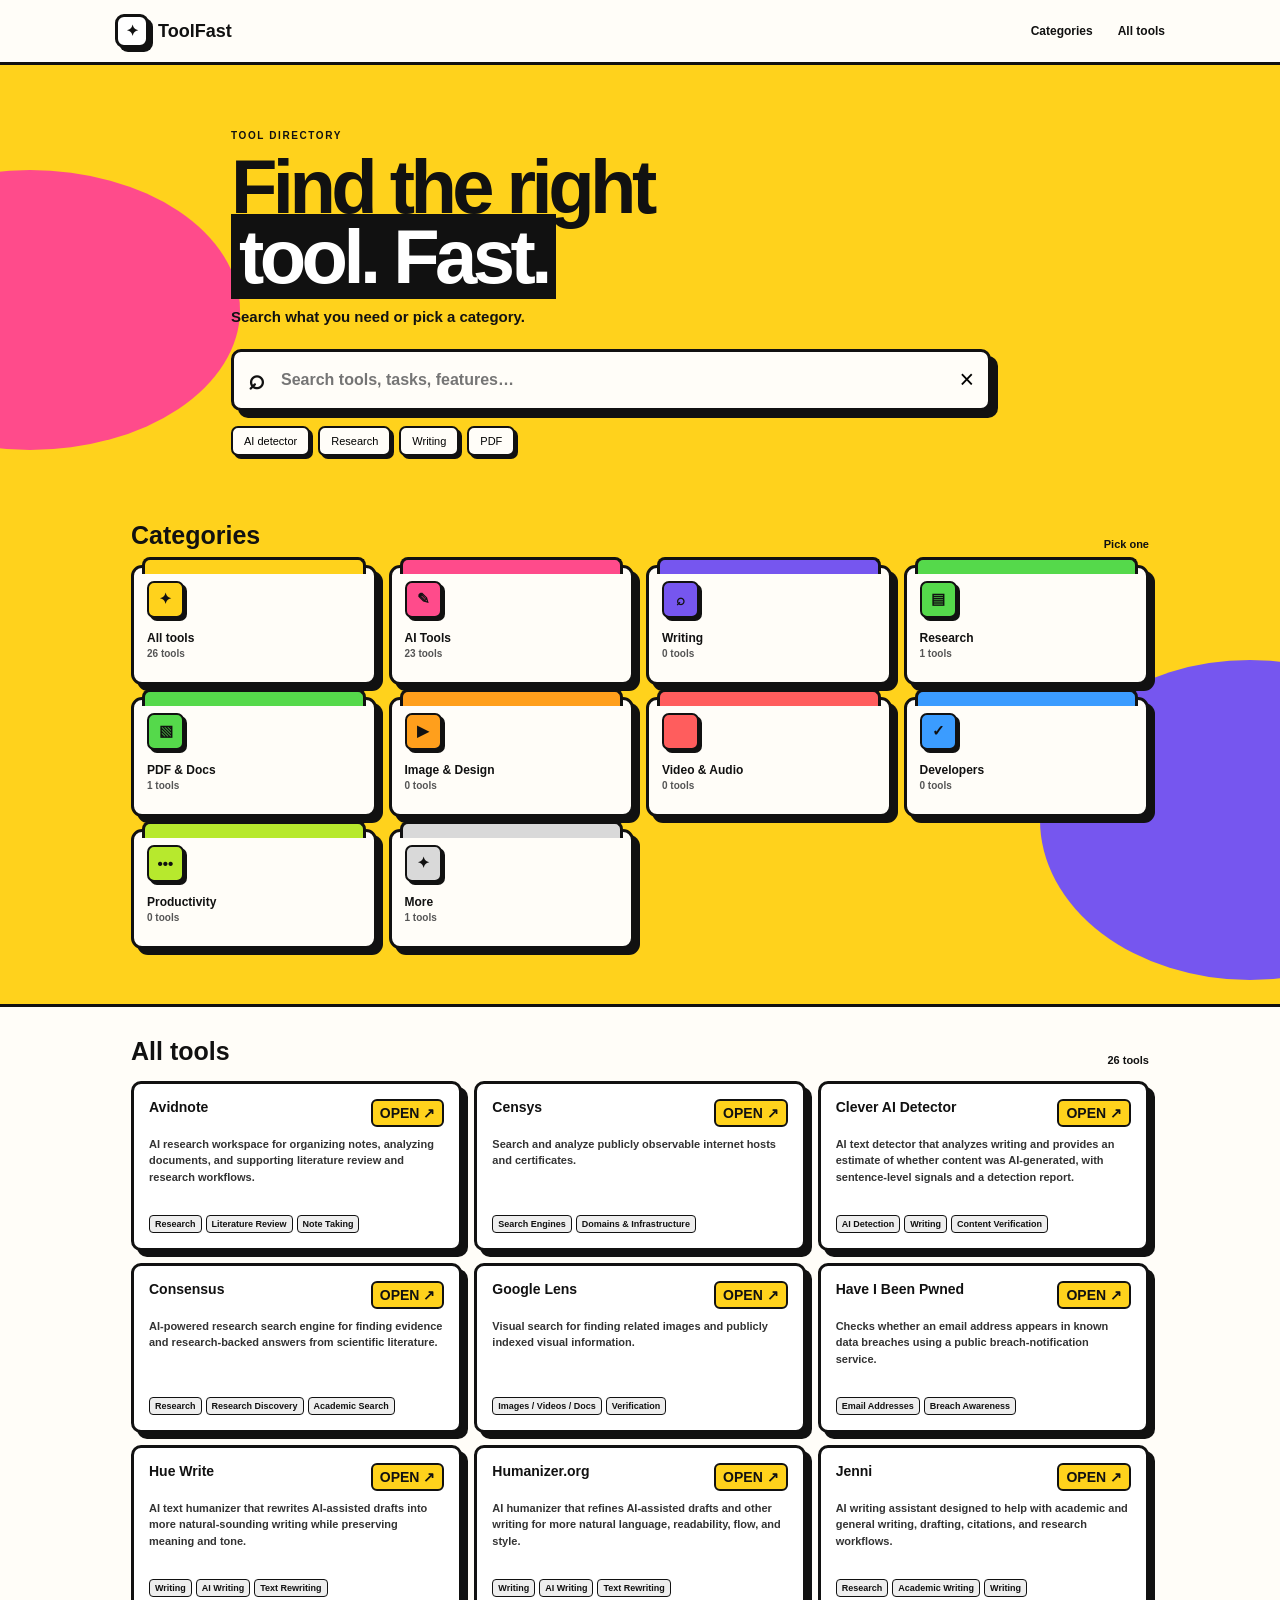
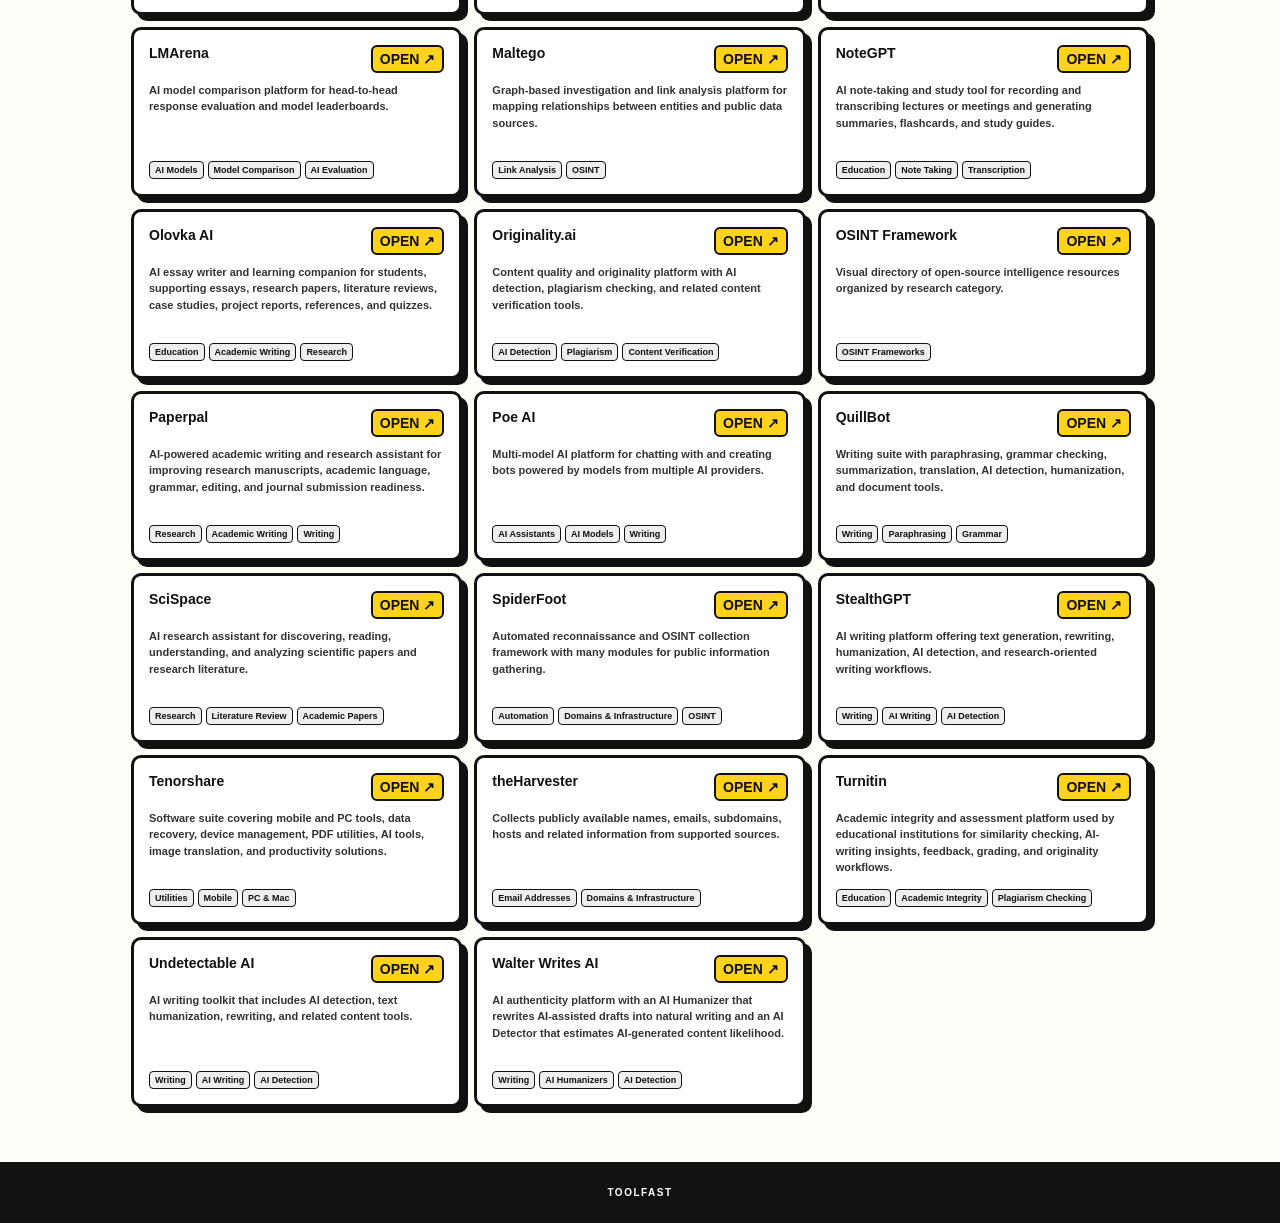
==== commit 3e86ff81: "Bust homepage JavaScript cache" ====
--- a/index.html
+++ b/index.html
@@ -1 +1 @@
-<!doctype html><html lang="en"><head><meta charset="utf-8"><meta name="viewport" content="width=device-width,initial-scale=1"><meta name="theme-color" content="#ffd21c"><title>ToolFast — Find tools fast</title><link rel="stylesheet" href="styles.css"></head><body><div class="bg pink"></div><div class="bg purple"></div><header><a class="brand" href="#"><span>✦</span><b>ToolFast</b></a><nav><a href="#categories">Categories</a><a href="#tools">All tools</a></nav><button id="menu" aria-label="Open menu" aria-expanded="false">☰</button><div id="mobileMenu" class="mobile-menu"><a href="#categories">Categories</a><a href="#tools">All tools</a></div></header><main><section class="hero"><small>TOOL DIRECTORY</small><h1>Find the right<br><mark>tool. Fast.</mark></h1><p>Search what you need or pick a category.</p><div class="search"><b>⌕</b><input id="search" type="search" placeholder="Search tools, tasks, features…"><button id="clear">×</button></div><div class="quick"><button data-q="AI detector">AI detector</button><button data-q="research">Research</button><button data-q="writing">Writing</button><button data-q="PDF">PDF</button></div></section><section id="categories"><div class="head"><h2>Categories</h2><span id="hint">Pick one</span></div><div id="cats" class="cats"><div class="loading">Loading tools…</div></div></section><section id="tools" class="results"><div class="head"><h2 id="title">All tools</h2><span id="count">0 tools</span></div><div id="active"></div><div id="results" class="grid"></div><div id="empty" hidden><h3>No tools found</h3><p>Try another search.</p><button id="reset">Show all tools</button></div></section></main><footer>TOOLFAST</footer><script src="app.js"></script></body></html>+<!doctype html><html lang="en"><head><meta charset="utf-8"><meta name="viewport" content="width=device-width,initial-scale=1"><meta name="theme-color" content="#ffd21c"><title>ToolFast — Find tools fast</title><link rel="stylesheet" href="styles.css"></head><body><div class="bg pink"></div><div class="bg purple"></div><header><a class="brand" href="#"><span>✦</span><b>ToolFast</b></a><nav><a href="#categories">Categories</a><a href="#tools">All tools</a></nav><button id="menu" aria-label="Open menu" aria-expanded="false">☰</button><div id="mobileMenu" class="mobile-menu"><a href="#categories">Categories</a><a href="#tools">All tools</a></div></header><main><section class="hero"><small>TOOL DIRECTORY</small><h1>Find the right<br><mark>tool. Fast.</mark></h1><p>Search what you need or pick a category.</p><div class="search"><b>⌕</b><input id="search" type="search" placeholder="Search tools, tasks, features…"><button id="clear">×</button></div><div class="quick"><button data-q="AI detector">AI detector</button><button data-q="research">Research</button><button data-q="writing">Writing</button><button data-q="PDF">PDF</button></div></section><section id="categories"><div class="head"><h2>Categories</h2><span id="hint">Pick one</span></div><div id="cats" class="cats"><div class="loading">Loading tools…</div></div></section><section id="tools" class="results"><div class="head"><h2 id="title">All tools</h2><span id="count">0 tools</span></div><div id="active"></div><div id="results" class="grid"></div><div id="empty" hidden><h3>No tools found</h3><p>Try another search.</p><button id="reset">Show all tools</button></div></section></main><footer>TOOLFAST</footer><script src="app.js?v=20260920-6"></script></body></html>
--- a/styles.css
+++ b/styles.css
@@ -1 +1,36 @@
-*{box-sizing:border-box}html{scroll-behavior:smooth}:root{--y:#ffd21c;--p:#ff4b8b;--v:#7656ef;--g:#55d94b;--ink:#111;--paper:#fffdf8}body{margin:0;background:var(--y);color:var(--ink);font:600 15px Arial,sans-serif}.bg{position:fixed;z-index:-1;border-radius:50%;pointer-events:none}.pink{width:420px;height:280px;background:var(--p);left:-180px;top:170px}.purple{width:420px;height:320px;background:var(--v);right:-180px;bottom:-80px}header{height:65px;background:var(--paper);border-bottom:3px solid var(--ink);display:flex;align-items:center;justify-content:space-between;padding:0 max(16px,calc((100% - 1050px)/2));position:sticky;top:0;z-index:10}.brand{display:flex;gap:9px;align-items:center;text-decoration:none;color:#111}.brand span{display:grid;place-items:center;width:34px;height:34px;border:3px solid #111;border-radius:9px;box-shadow:4px 4px #111;background:#fff}.brand b{font-size:18px}nav{display:flex;gap:25px}nav a{color:#111;text-decoration:none;font-size:12px}header>button{display:none}.mobile-menu{display:none}.hero{max-width:850px;margin:auto;padding:60px 16px 40px}.hero small{font-size:10px;letter-spacing:.16em}.hero h1{font-size:clamp(48px,9vw,76px);line-height:.92;letter-spacing:-.06em;margin:10px 0 16px;font-weight:900}.hero mark{background:#111;color:#fff;padding:0 8px}.hero p{margin:0 0 24px}.search{height:62px;max-width:760px;background:var(--paper);border:3px solid #111;box-shadow:7px 7px #111;border-radius:10px;display:flex;align-items:center}.search>b{font-size:28px;padding:0 14px}.search input{flex:1;min-width:0;border:0;outline:0;background:none;font-size:16px;font-weight:600}.search button{border:0;background:none;font-size:25px;padding:0 14px}.quick{display:flex;gap:8px;flex-wrap:wrap;margin-top:15px}.quick button,.active-btn{background:var(--paper);border:2px solid #111;border-radius:7px;padding:7px 11px;box-shadow:3px 3px #111;font-size:11px}.quick button:active{transform:translate(2px,2px);box-shadow:1px 1px #111}#categories{max-width:1050px;margin:auto;padding:25px 16px 55px}.head{display:flex;justify-content:space-between;align-items:end;margin-bottom:15px}.head h2{margin:0;font-size:25px;font-weight:900}.head span{font-size:11px}.cats{display:grid;grid-template-columns:repeat(4,1fr);gap:12px}.cat{position:relative;text-align:left;background:var(--paper);border:3px solid #111;border-radius:11px;padding:13px;min-height:120px;box-shadow:6px 6px #111}.cat:before{content:"";position:absolute;left:8px;right:8px;top:-11px;height:14px;background:var(--c);border:3px solid #111;border-bottom:0;border-radius:8px 8px 0 0}.cat:hover{transform:translateY(-3px)}.ico{width:37px;height:37px;background:var(--c);border:2px solid #111;border-radius:7px;display:grid;place-items:center;box-shadow:3px 3px #111}.cat b{display:block;font-size:12px;margin-top:13px}.cat span{display:block;font-size:10px;color:#555;margin-top:3px}.results{background:var(--paper);border-top:3px solid #111;padding:30px max(16px,calc((100% - 1018px)/2)) 55px}.grid{display:grid;grid-template-columns:repeat(3,1fr);gap:12px}.tool{background:#fff;border:3px solid #111;border-radius:10px;padding:15px;min-height:170px;box-shadow:6px 6px #111;display:flex;flex-direction:column}.tooltop{display:flex;justify-content:space-between;gap:7px}.tool a{color:#111;text-decoration:none;font-weight:900;font-size:14px}.open{background:var(--y);border:2px solid #111;border-radius:6px;padding:4px 7px;font-size:9px}.tool p{font-size:11px;line-height:1.5;color:#333;margin:9px 0}.tags{margin-top:auto;display:flex;gap:4px;flex-wrap:wrap}.tag{font-size:9px;background:#eee;border:1px solid #111;border-radius:4px;padding:3px 5px}.active{margin:-5px 0 15px}.active-btn{background:#b7e92d}#empty{text-align:center;border:3px solid #111;padding:45px;background:#fff;box-shadow:6px 6px #111}#empty button{background:var(--y);border:2px solid #111;padding:8px;font-weight:800}footer{text-align:center;background:#111;color:#fff;padding:25px;font-size:10px;letter-spacing:.15em}@media(max-width:850px){.cats{grid-template-columns:repeat(3,1fr)}.grid{grid-template-columns:repeat(2,1fr)}}@media(max-width:620px){header{height:58px;position:sticky;padding:0 14px}nav{display:none}header>button{display:block;position:relative;z-index:12;background:#fff;border:3px solid #111;box-shadow:3px 3px #111;border-radius:7px;padding:7px 10px}.mobile-menu{position:absolute;right:14px;top:64px;background:var(--paper);border:3px solid #111;box-shadow:5px 5px #111;border-radius:9px;padding:8px;display:none;flex-direction:column;gap:2px;min-width:150px;z-index:30}.mobile-menu.open{display:flex}.mobile-menu a{padding:10px;color:#111;text-decoration:none;font-size:13px;border-radius:5px}.mobile-menu a:active{background:var(--y)}.hero{padding:45px 14px 34px}.hero h1{font-size:48px}.hero p{font-size:13px}.search{height:57px}.search input{font-size:14px}.quick{gap:6px}#categories{padding:23px 14px 45px}.cats{grid-template-columns:repeat(2,1fr);gap:11px}.loading{grid-column:1/-1;text-align:center;padding:35px;background:var(--paper);border:3px solid #111;box-shadow:5px 5px #111;border-radius:10px;font-size:13px}.cat{min-height:108px;padding:11px;box-shadow:5px 5px #111}.cat b{font-size:11px;margin-top:11px}.results{padding:25px 14px 45px}.grid{grid-template-columns:1fr;gap:12px}.tool{min-height:150px}.bg{opacity:.8}.pink{width:250px;height:180px;left:-150px}.purple{width:250px;height:200px;right:-150px}}@media(max-width:370px){.cats{grid-template-columns:1fr}.hero h1{font-size:43px}}.cat{display:block;color:inherit;text-decoration:none;cursor:pointer}.category-hero{max-width:850px;margin:auto;padding:45px 16px 35px}.back{display:inline-block;color:#111;text-decoration:none;font-size:12px;margin-bottom:28px;border:2px solid #111;padding:7px 10px;background:#fff;box-shadow:3px 3px #111;border-radius:6px}.category-hero small{display:block;font-size:10px;letter-spacing:.15em}.category-hero h1{font-size:clamp(42px,8vw,70px);line-height:.95;margin:9px 0 12px;font-weight:900}.category-hero p{margin:0 0 22px}@media(max-width:620px){.category-hero{padding:35px 14px 28px}.category-hero h1{font-size:45px}}+*{box-sizing:border-box}html{scroll-behavior:smooth}:root{--y:#ffd21c;--p:#ff4b8b;--v:#7656ef;--g:#55d94b;--ink:#111;--paper:#fffdf8}body{margin:0;background:var(--y);color:var(--ink);font:600 15px Arial,sans-serif}.bg{position:fixed;z-index:-1;border-radius:50%;pointer-events:none}.pink{width:420px;height:280px;background:var(--p);left:-180px;top:170px}.purple{width:420px;height:320px;background:var(--v);right:-180px;bottom:-80px}header{height:65px;background:var(--paper);border-bottom:3px solid var(--ink);display:flex;align-items:center;justify-content:space-between;padding:0 max(16px,calc((100% - 1050px)/2));position:sticky;top:0;z-index:10}.brand{display:flex;gap:9px;align-items:center;text-decoration:none;color:#111}.brand span{display:grid;place-items:center;width:34px;height:34px;border:3px solid #111;border-radius:9px;box-shadow:4px 4px #111;background:#fff}.brand b{font-size:18px}nav{display:flex;gap:25px}nav a{color:#111;text-decoration:none;font-size:12px}header>button{display:none}.mobile-menu{display:none}.hero{max-width:850px;margin:auto;padding:60px 16px 40px}.hero small{font-size:10px;letter-spacing:.16em}.hero h1{font-size:clamp(48px,9vw,76px);line-height:.92;letter-spacing:-.06em;margin:10px 0 16px;font-weight:900}.hero mark{background:#111;color:#fff;padding:0 8px}.hero p{margin:0 0 24px}.search{height:62px;max-width:760px;background:var(--paper);border:3px solid #111;box-shadow:7px 7px #111;border-radius:10px;display:flex;align-items:center}.search>b{font-size:28px;padding:0 14px}.search input{flex:1;min-width:0;border:0;outline:0;background:none;font-size:16px;font-weight:600}.search button{border:0;background:none;font-size:25px;padding:0 14px}.quick{display:flex;gap:8px;flex-wrap:wrap;margin-top:15px}.quick button,.active-btn{background:var(--paper);border:2px solid #111;border-radius:7px;padding:7px 11px;box-shadow:3px 3px #111;font-size:11px}.quick button:active{transform:translate(2px,2px);box-shadow:1px 1px #111}#categories{max-width:1050px;margin:auto;padding:25px 16px 55px}.head{display:flex;justify-content:space-between;align-items:end;margin-bottom:15px}.head h2{margin:0;font-size:25px;font-weight:900}.head span{font-size:11px}.cats{display:grid;grid-template-columns:repeat(4,1fr);gap:12px}.cat{position:relative;text-align:left;background:var(--paper);border:3px solid #111;border-radius:11px;padding:13px;min-height:120px;box-shadow:6px 6px #111}.cat:before{content:"";position:absolute;left:8px;right:8px;top:-11px;height:14px;background:var(--c);border:3px solid #111;border-bottom:0;border-radius:8px 8px 0 0}.cat:hover{transform:translateY(-3px)}.ico{width:37px;height:37px;background:var(--c);border:2px solid #111;border-radius:7px;display:grid;place-items:center;box-shadow:3px 3px #111}.cat b{display:block;font-size:12px;margin-top:13px}.cat span{display:block;font-size:10px;color:#555;margin-top:3px}.results{background:var(--paper);border-top:3px solid #111;padding:30px max(16px,calc((100% - 1018px)/2)) 55px}.grid{display:grid;grid-template-columns:repeat(3,1fr);gap:12px}.tool{background:#fff;border:3px solid #111;border-radius:10px;padding:15px;min-height:170px;box-shadow:6px 6px #111;display:flex;flex-direction:column}.tooltop{display:flex;justify-content:space-between;gap:7px}.tool a{color:#111;text-decoration:none;font-weight:900;font-size:14px}.open{background:var(--y);border:2px solid #111;border-radius:6px;padding:4px 7px;font-size:9px}.tool p{font-size:11px;line-height:1.5;color:#333;margin:9px 0}.tags{margin-top:auto;display:flex;gap:4px;flex-wrap:wrap}.tag{font-size:9px;background:#eee;border:1px solid #111;border-radius:4px;padding:3px 5px}.active{margin:-5px 0 15px}.active-btn{background:#b7e92d}#empty{text-align:center;border:3px solid #111;padding:45px;background:#fff;box-shadow:6px 6px #111}#empty button{background:var(--y);border:2px solid #111;padding:8px;font-weight:800}footer{text-align:center;background:#111;color:#fff;padding:25px;font-size:10px;letter-spacing:.15em}@media(max-width:850px){.cats{grid-template-columns:repeat(3,1fr)}.grid{grid-template-columns:repeat(2,1fr)}}@media(max-width:620px){header{height:58px;position:sticky;padding:0 14px}nav{display:none}header>button{display:block;position:relative;z-index:12;background:#fff;border:3px solid #111;box-shadow:3px 3px #111;border-radius:7px;padding:7px 10px}.mobile-menu{position:absolute;right:14px;top:64px;background:var(--paper);border:3px solid #111;box-shadow:5px 5px #111;border-radius:9px;padding:8px;display:none;flex-direction:column;gap:2px;min-width:150px;z-index:30}.mobile-menu.open{display:flex}.mobile-menu a{padding:10px;color:#111;text-decoration:none;font-size:13px;border-radius:5px}.mobile-menu a:active{background:var(--y)}.hero{padding:45px 14px 34px}.hero h1{font-size:48px}.hero p{font-size:13px}.search{height:57px}.search input{font-size:14px}.quick{gap:6px}#categories{padding:23px 14px 45px}.cats{grid-template-columns:repeat(2,1fr);gap:11px}.loading{grid-column:1/-1;text-align:center;padding:35px;background:var(--paper);border:3px solid #111;box-shadow:5px 5px #111;border-radius:10px;font-size:13px}.cat{min-height:108px;padding:11px;box-shadow:5px 5px #111}.cat b{font-size:11px;margin-top:11px}.results{padding:25px 14px 45px}.grid{grid-template-columns:1fr;gap:12px}.tool{min-height:150px}.bg{opacity:.8}.pink{width:250px;height:180px;left:-150px}.purple{width:250px;height:200px;right:-150px}}@media(max-width:370px){.cats{grid-template-columns:1fr}.hero h1{font-size:43px}}.cat{display:block;color:inherit;text-decoration:none;cursor:pointer}.category-hero{max-width:850px;margin:auto;padding:45px 16px 35px}.back{display:inline-block;color:#111;text-decoration:none;font-size:12px;margin-bottom:28px;border:2px solid #111;padding:7px 10px;background:#fff;box-shadow:3px 3px #111;border-radius:6px}.category-hero small{display:block;font-size:10px;letter-spacing:.15em}.category-hero h1{font-size:clamp(42px,8vw,70px);line-height:.95;margin:9px 0 12px;font-weight:900}.category-hero p{margin:0 0 22px}@media(max-width:620px){.category-hero{padding:35px 14px 28px}.category-hero h1{font-size:45px}}
+/* Direct folder pages */
+.category-page{
+  background:var(--folder-color,#ffd21c);
+  min-height:100vh;
+}
+.category-page .bg.pink,
+.category-page .bg.purple{
+  display:none;
+}
+.category-page .category-hero{
+  background:var(--folder-color,#ffd21c);
+}
+.category-page .category-hero h1{
+  display:inline-block;
+  background:transparent;
+  color:#111;
+  padding:0;
+  box-decoration-break:initial;
+  -webkit-box-decoration-break:initial;
+}
+.category-page .search{
+  background:#fff;
+}
+.category-page .open{
+  background:var(--folder-color,#ffd21c);
+}
+.category-page .tag{
+  background:#fff;
+}
+.category-page .results{
+  background:var(--paper);
+}
+.category-page .back{
+  background:#fff;
+}
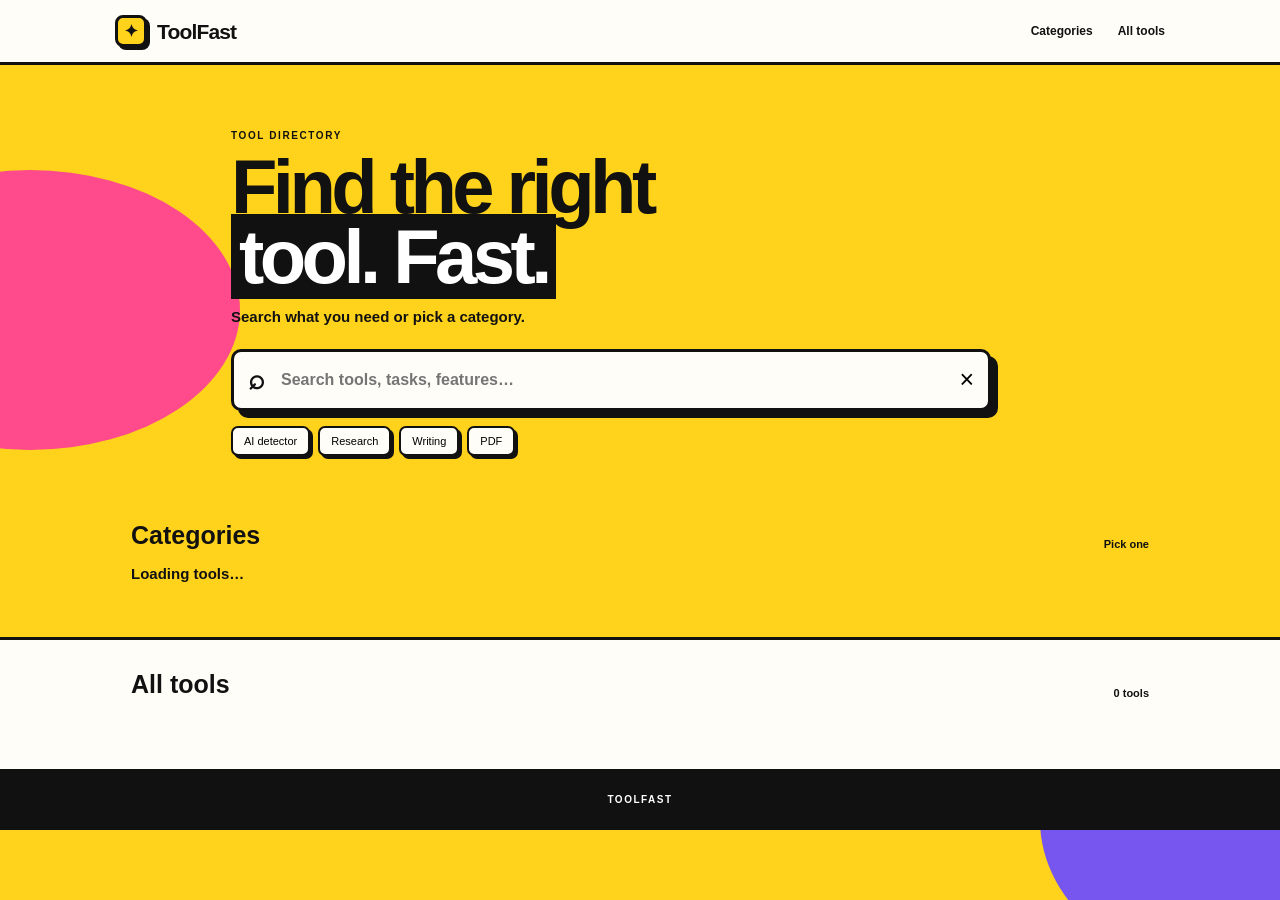
==== commit bb05eaa9: "Refresh search and subcategory assets" ====
--- a/index.html
+++ b/index.html
@@ -1 +1 @@
-<!doctype html><html lang="en"><head><meta charset="utf-8"><meta name="viewport" content="width=device-width,initial-scale=1"><meta name="theme-color" content="#ffd21c"><title>ToolFast — Find tools fast</title><link rel="stylesheet" href="styles.css"></head><body><div class="bg pink"></div><div class="bg purple"></div><header><a class="brand" href="#"><span>✦</span><b>ToolFast</b></a><nav><a href="#categories">Categories</a><a href="#tools">All tools</a></nav><button id="menu" aria-label="Open menu" aria-expanded="false">☰</button><div id="mobileMenu" class="mobile-menu"><a href="#categories">Categories</a><a href="#tools">All tools</a></div></header><main><section class="hero"><small>TOOL DIRECTORY</small><h1>Find the right<br><mark>tool. Fast.</mark></h1><p>Search what you need or pick a category.</p><div class="search"><b>⌕</b><input id="search" type="search" placeholder="Search tools, tasks, features…"><button id="clear">×</button></div><div class="quick"><button data-q="AI detector">AI detector</button><button data-q="research">Research</button><button data-q="writing">Writing</button><button data-q="PDF">PDF</button></div></section><section id="categories"><div class="head"><h2>Categories</h2><span id="hint">Pick one</span></div><div id="cats" class="cats"><div class="loading">Loading tools…</div></div></section><section id="tools" class="results"><div class="head"><h2 id="title">All tools</h2><span id="count">0 tools</span></div><div id="active"></div><div id="results" class="grid"></div><div id="empty" hidden><h3>No tools found</h3><p>Try another search.</p><button id="reset">Show all tools</button></div></section></main><footer>TOOLFAST</footer><script src="app.js?v=20260920-6"></script></body></html>+<!doctype html><html lang="en"><head><meta charset="utf-8"><meta name="viewport" content="width=device-width,initial-scale=1"><meta name="theme-color" content="#ffd21c"><title>ToolFast — Find tools fast</title><link rel="stylesheet" href="styles.css"></head><body><div class="bg pink"></div><div class="bg purple"></div><header><a class="brand" href="#"><span>✦</span><b>ToolFast</b></a><nav><a href="#categories">Categories</a><a href="#tools">All tools</a></nav><button id="menu" aria-label="Open menu" aria-expanded="false">☰</button><div id="mobileMenu" class="mobile-menu"><a href="#categories">Categories</a><a href="#tools">All tools</a></div></header><main><section class="hero"><small>TOOL DIRECTORY</small><h1>Find the right<br><mark>tool. Fast.</mark></h1><p>Search what you need or pick a category.</p><div class="search"><b>⌕</b><input id="search" type="search" placeholder="Search tools, tasks, features…"><button id="clear">×</button></div><div class="quick"><button data-q="AI detector">AI detector</button><button data-q="research">Research</button><button data-q="writing">Writing</button><button data-q="PDF">PDF</button></div></section><section id="categories"><div class="head"><h2>Categories</h2><span id="hint">Pick one</span></div><div id="cats" class="cats"><div class="loading">Loading tools…</div></div></section><section id="tools" class="results"><div class="head"><h2 id="title">All tools</h2><span id="count">0 tools</span></div><div id="active"></div><div id="results" class="grid"></div><div id="empty" hidden><h3>No tools found</h3><p>Try another search.</p><button id="reset">Show all tools</button></div></section></main><footer>TOOLFAST</footer><script src="app.js?v=20260920-7"></script></body></html>
--- a/styles.css
+++ b/styles.css
@@ -1,4 +1,4 @@
-*{box-sizing:border-box}html{scroll-behavior:smooth}:root{--y:#ffd21c;--p:#ff4b8b;--v:#7656ef;--g:#55d94b;--ink:#111;--paper:#fffdf8}body{margin:0;background:var(--y);color:var(--ink);font:600 15px Arial,sans-serif}.bg{position:fixed;z-index:-1;border-radius:50%;pointer-events:none}.pink{width:420px;height:280px;background:var(--p);left:-180px;top:170px}.purple{width:420px;height:320px;background:var(--v);right:-180px;bottom:-80px}header{height:65px;background:var(--paper);border-bottom:3px solid var(--ink);display:flex;align-items:center;justify-content:space-between;padding:0 max(16px,calc((100% - 1050px)/2));position:sticky;top:0;z-index:10}.brand{display:flex;gap:9px;align-items:center;text-decoration:none;color:#111}.brand span{display:grid;place-items:center;width:34px;height:34px;border:3px solid #111;border-radius:9px;box-shadow:4px 4px #111;background:#fff}.brand b{font-size:18px}nav{display:flex;gap:25px}nav a{color:#111;text-decoration:none;font-size:12px}header>button{display:none}.mobile-menu{display:none}.hero{max-width:850px;margin:auto;padding:60px 16px 40px}.hero small{font-size:10px;letter-spacing:.16em}.hero h1{font-size:clamp(48px,9vw,76px);line-height:.92;letter-spacing:-.06em;margin:10px 0 16px;font-weight:900}.hero mark{background:#111;color:#fff;padding:0 8px}.hero p{margin:0 0 24px}.search{height:62px;max-width:760px;background:var(--paper);border:3px solid #111;box-shadow:7px 7px #111;border-radius:10px;display:flex;align-items:center}.search>b{font-size:28px;padding:0 14px}.search input{flex:1;min-width:0;border:0;outline:0;background:none;font-size:16px;font-weight:600}.search button{border:0;background:none;font-size:25px;padding:0 14px}.quick{display:flex;gap:8px;flex-wrap:wrap;margin-top:15px}.quick button,.active-btn{background:var(--paper);border:2px solid #111;border-radius:7px;padding:7px 11px;box-shadow:3px 3px #111;font-size:11px}.quick button:active{transform:translate(2px,2px);box-shadow:1px 1px #111}#categories{max-width:1050px;margin:auto;padding:25px 16px 55px}.head{display:flex;justify-content:space-between;align-items:end;margin-bottom:15px}.head h2{margin:0;font-size:25px;font-weight:900}.head span{font-size:11px}.cats{display:grid;grid-template-columns:repeat(4,1fr);gap:12px}.cat{position:relative;text-align:left;background:var(--paper);border:3px solid #111;border-radius:11px;padding:13px;min-height:120px;box-shadow:6px 6px #111}.cat:before{content:"";position:absolute;left:8px;right:8px;top:-11px;height:14px;background:var(--c);border:3px solid #111;border-bottom:0;border-radius:8px 8px 0 0}.cat:hover{transform:translateY(-3px)}.ico{width:37px;height:37px;background:var(--c);border:2px solid #111;border-radius:7px;display:grid;place-items:center;box-shadow:3px 3px #111}.cat b{display:block;font-size:12px;margin-top:13px}.cat span{display:block;font-size:10px;color:#555;margin-top:3px}.results{background:var(--paper);border-top:3px solid #111;padding:30px max(16px,calc((100% - 1018px)/2)) 55px}.grid{display:grid;grid-template-columns:repeat(3,1fr);gap:12px}.tool{background:#fff;border:3px solid #111;border-radius:10px;padding:15px;min-height:170px;box-shadow:6px 6px #111;display:flex;flex-direction:column}.tooltop{display:flex;justify-content:space-between;gap:7px}.tool a{color:#111;text-decoration:none;font-weight:900;font-size:14px}.open{background:var(--y);border:2px solid #111;border-radius:6px;padding:4px 7px;font-size:9px}.tool p{font-size:11px;line-height:1.5;color:#333;margin:9px 0}.tags{margin-top:auto;display:flex;gap:4px;flex-wrap:wrap}.tag{font-size:9px;background:#eee;border:1px solid #111;border-radius:4px;padding:3px 5px}.active{margin:-5px 0 15px}.active-btn{background:#b7e92d}#empty{text-align:center;border:3px solid #111;padding:45px;background:#fff;box-shadow:6px 6px #111}#empty button{background:var(--y);border:2px solid #111;padding:8px;font-weight:800}footer{text-align:center;background:#111;color:#fff;padding:25px;font-size:10px;letter-spacing:.15em}@media(max-width:850px){.cats{grid-template-columns:repeat(3,1fr)}.grid{grid-template-columns:repeat(2,1fr)}}@media(max-width:620px){header{height:58px;position:sticky;padding:0 14px}nav{display:none}header>button{display:block;position:relative;z-index:12;background:#fff;border:3px solid #111;box-shadow:3px 3px #111;border-radius:7px;padding:7px 10px}.mobile-menu{position:absolute;right:14px;top:64px;background:var(--paper);border:3px solid #111;box-shadow:5px 5px #111;border-radius:9px;padding:8px;display:none;flex-direction:column;gap:2px;min-width:150px;z-index:30}.mobile-menu.open{display:flex}.mobile-menu a{padding:10px;color:#111;text-decoration:none;font-size:13px;border-radius:5px}.mobile-menu a:active{background:var(--y)}.hero{padding:45px 14px 34px}.hero h1{font-size:48px}.hero p{font-size:13px}.search{height:57px}.search input{font-size:14px}.quick{gap:6px}#categories{padding:23px 14px 45px}.cats{grid-template-columns:repeat(2,1fr);gap:11px}.loading{grid-column:1/-1;text-align:center;padding:35px;background:var(--paper);border:3px solid #111;box-shadow:5px 5px #111;border-radius:10px;font-size:13px}.cat{min-height:108px;padding:11px;box-shadow:5px 5px #111}.cat b{font-size:11px;margin-top:11px}.results{padding:25px 14px 45px}.grid{grid-template-columns:1fr;gap:12px}.tool{min-height:150px}.bg{opacity:.8}.pink{width:250px;height:180px;left:-150px}.purple{width:250px;height:200px;right:-150px}}@media(max-width:370px){.cats{grid-template-columns:1fr}.hero h1{font-size:43px}}.cat{display:block;color:inherit;text-decoration:none;cursor:pointer}.category-hero{max-width:850px;margin:auto;padding:45px 16px 35px}.back{display:inline-block;color:#111;text-decoration:none;font-size:12px;margin-bottom:28px;border:2px solid #111;padding:7px 10px;background:#fff;box-shadow:3px 3px #111;border-radius:6px}.category-hero small{display:block;font-size:10px;letter-spacing:.15em}.category-hero h1{font-size:clamp(42px,8vw,70px);line-height:.95;margin:9px 0 12px;font-weight:900}.category-hero p{margin:0 0 22px}@media(max-width:620px){.category-hero{padding:35px 14px 28px}.category-hero h1{font-size:45px}}
+*{box-sizing:border-box}html{scroll-behavior:smooth}:root{--y:#ffd21c;--p:#ff4b8b;--v:#7656ef;--g:#55d94b;--ink:#111;--paper:#fffdf8}body{margin:0;background:var(--y);color:var(--ink);font:600 15px Arial,sans-serif}.bg{position:fixed;z-index:-1;border-radius:50%;pointer-events:none}.pink{width:420px;height:280px;background:var(--p);left:-180px;top:170px}.purple{width:420px;height:320px;background:var(--v);right:-180px;bottom:-80px}header{height:65px;background:var(--paper);border-bottom:3px solid var(--ink);display:flex;align-items:center;justify-content:space-between;padding:0 max(16px,calc((100% - 1050px)/2));position:sticky;top:0;z-index:10}.brand{display:inline-flex;gap:10px;align-items:center;text-decoration:none;color:#111;line-height:1}.brand span{display:grid;place-items:center;width:32px;height:32px;border:3px solid #111;border-radius:8px;box-shadow:3px 3px #111;background:var(--y);font-size:17px}.brand b{font-size:21px;font-weight:900;letter-spacing:-.04em}nav{display:flex;gap:25px}nav a{color:#111;text-decoration:none;font-size:12px}header>button{display:none}.mobile-menu{display:none}.hero{max-width:850px;margin:auto;padding:60px 16px 40px}.hero small{font-size:10px;letter-spacing:.16em}.hero h1{font-size:clamp(48px,9vw,76px);line-height:.92;letter-spacing:-.06em;margin:10px 0 16px;font-weight:900}.hero mark{background:#111;color:#fff;padding:0 8px}.hero p{margin:0 0 24px}.search{height:62px;max-width:760px;background:var(--paper);border:3px solid #111;box-shadow:7px 7px #111;border-radius:10px;display:flex;align-items:center}.search>b{font-size:28px;padding:0 14px}.search input{flex:1;min-width:0;border:0;outline:0;background:none;font-size:16px;font-weight:600}.search button{border:0;background:none;font-size:25px;padding:0 14px}.quick{display:flex;gap:8px;flex-wrap:wrap;margin-top:15px}.quick button,.active-btn{background:var(--paper);border:2px solid #111;border-radius:7px;padding:7px 11px;box-shadow:3px 3px #111;font-size:11px}.quick button:active{transform:translate(2px,2px);box-shadow:1px 1px #111}#categories{max-width:1050px;margin:auto;padding:25px 16px 55px}.head{display:flex;justify-content:space-between;align-items:end;margin-bottom:15px}.head h2{margin:0;font-size:25px;font-weight:900}.head span{font-size:11px}.cats{display:grid;grid-template-columns:repeat(4,1fr);gap:12px}.cat{position:relative;text-align:left;background:var(--paper);border:3px solid #111;border-radius:11px;padding:13px;min-height:120px;box-shadow:6px 6px #111}.cat:before{content:"";position:absolute;left:8px;right:8px;top:-11px;height:14px;background:var(--c);border:3px solid #111;border-bottom:0;border-radius:8px 8px 0 0}.cat:hover{transform:translateY(-3px)}.ico{width:37px;height:37px;background:var(--c);border:2px solid #111;border-radius:7px;display:grid;place-items:center;box-shadow:3px 3px #111}.cat b{display:block;font-size:12px;margin-top:13px}.cat span{display:block;font-size:10px;color:#555;margin-top:3px}.results{background:var(--paper);border-top:3px solid #111;padding:30px max(16px,calc((100% - 1018px)/2)) 55px}.grid{display:grid;grid-template-columns:repeat(3,1fr);gap:12px}.tool{background:#fff;border:3px solid #111;border-radius:10px;padding:15px;min-height:170px;box-shadow:6px 6px #111;display:flex;flex-direction:column}.tooltop{display:flex;justify-content:space-between;gap:7px}.tool a{color:#111;text-decoration:none;font-weight:900;font-size:14px}.open{background:var(--y);border:2px solid #111;border-radius:6px;padding:4px 7px;font-size:9px}.tool p{font-size:11px;line-height:1.5;color:#333;margin:9px 0}.tags{margin-top:auto;display:flex;gap:4px;flex-wrap:wrap}.tag{font-size:9px;background:#eee;border:1px solid #111;border-radius:4px;padding:3px 5px}.active{margin:-5px 0 15px}.active-btn{background:#b7e92d}#empty{text-align:center;border:3px solid #111;padding:45px;background:#fff;box-shadow:6px 6px #111}#empty button{background:var(--y);border:2px solid #111;padding:8px;font-weight:800}footer{text-align:center;background:#111;color:#fff;padding:25px;font-size:10px;letter-spacing:.15em}@media(max-width:850px){.cats{grid-template-columns:repeat(3,1fr)}.grid{grid-template-columns:repeat(2,1fr)}}@media(max-width:620px){header{height:58px;position:sticky;padding:0 14px}.brand{gap:8px}.brand span{width:29px;height:29px;border-width:2px;box-shadow:3px 3px #111;font-size:15px}.brand b{font-size:19px}nav{display:none}header>button{display:block;position:relative;z-index:12;background:#fff;border:3px solid #111;box-shadow:3px 3px #111;border-radius:7px;padding:7px 10px}.mobile-menu{position:absolute;right:14px;top:64px;background:var(--paper);border:3px solid #111;box-shadow:5px 5px #111;border-radius:9px;padding:8px;display:none;flex-direction:column;gap:2px;min-width:150px;z-index:30}.mobile-menu.open{display:flex}.mobile-menu a{padding:10px;color:#111;text-decoration:none;font-size:13px;border-radius:5px}.mobile-menu a:active{background:var(--y)}.hero{padding:45px 14px 34px}.hero h1{font-size:48px}.hero p{font-size:13px}.search{height:57px}.search input{font-size:14px}.quick{gap:6px}#categories{padding:23px 14px 45px}.cats{grid-template-columns:repeat(2,1fr);gap:11px}.loading{grid-column:1/-1;text-align:center;padding:35px;background:var(--paper);border:3px solid #111;box-shadow:5px 5px #111;border-radius:10px;font-size:13px}.cat{min-height:108px;padding:11px;box-shadow:5px 5px #111}.cat b{font-size:11px;margin-top:11px}.results{padding:25px 14px 45px}.grid{grid-template-columns:1fr;gap:12px}.tool{min-height:150px}.bg{opacity:.8}.pink{width:250px;height:180px;left:-150px}.purple{width:250px;height:200px;right:-150px}}@media(max-width:370px){.cats{grid-template-columns:1fr}.hero h1{font-size:43px}}.cat{display:block;color:inherit;text-decoration:none;cursor:pointer}.category-hero{max-width:850px;margin:auto;padding:45px 16px 35px}.back{display:inline-block;color:#111;text-decoration:none;font-size:12px;margin-bottom:28px;border:2px solid #111;padding:7px 10px;background:#fff;box-shadow:3px 3px #111;border-radius:6px}.category-hero small{display:block;font-size:10px;letter-spacing:.15em}.category-hero h1{font-size:clamp(42px,8vw,70px);line-height:.95;margin:9px 0 12px;font-weight:900}.category-hero p{margin:0 0 22px}@media(max-width:620px){.category-hero{padding:35px 14px 28px}.category-hero h1{font-size:45px}}
 /* Direct folder pages */
 .category-page{
   background:var(--folder-color,#ffd21c);
@@ -34,3 +34,6 @@
 .category-page .back{
   background:#fff;
 }
+
+/* Subcategory filters */
+.subcats{display:flex;gap:7px;flex-wrap:wrap;margin:0 0 22px}.subcat{background:#fff;border:2px solid #111;border-radius:7px;padding:7px 10px;box-shadow:3px 3px #111;font:700 11px Arial,sans-serif;cursor:pointer}.subcat small{font-size:9px;opacity:.65}.subcat.selected{background:#111;color:#fff;box-shadow:2px 2px #111}.subcat:active{transform:translate(2px,2px);box-shadow:1px 1px #111}@media(max-width:620px){.subcats{gap:6px}.subcat{font-size:10px;padding:6px 8px}}
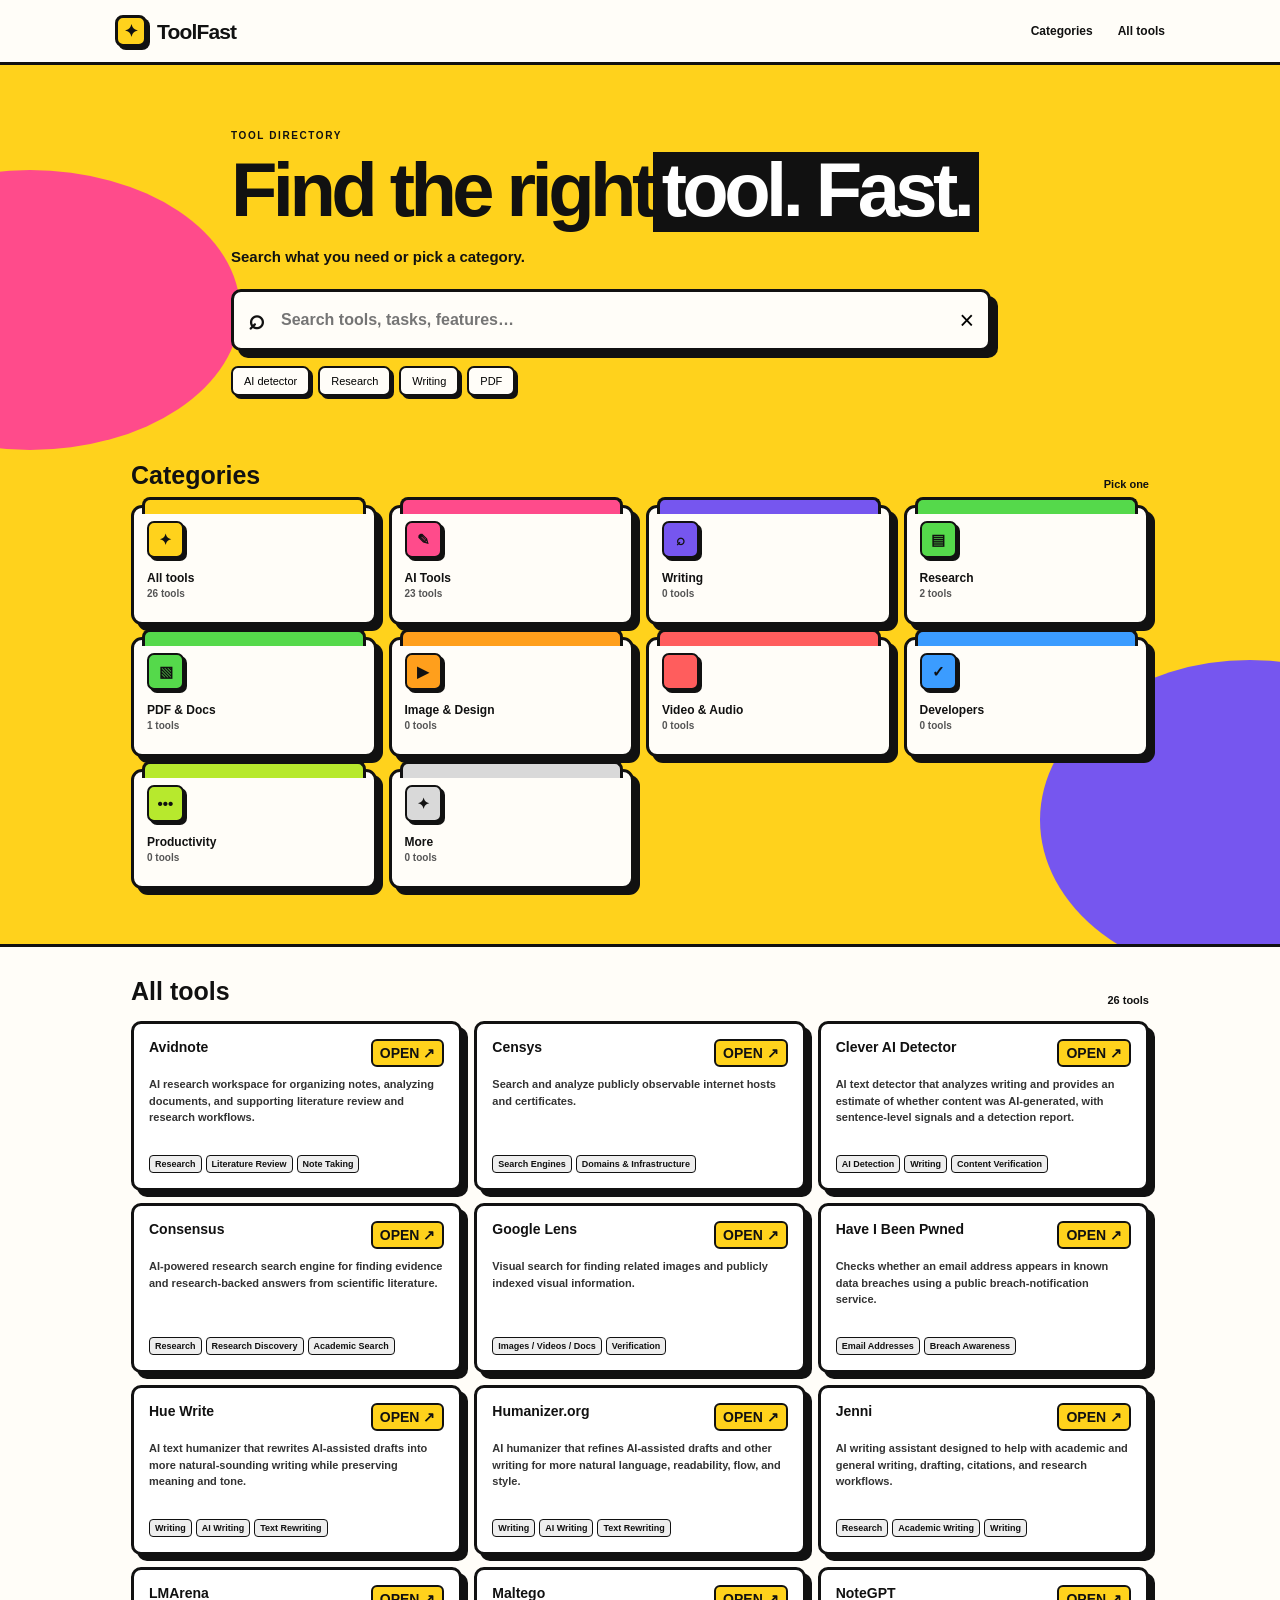
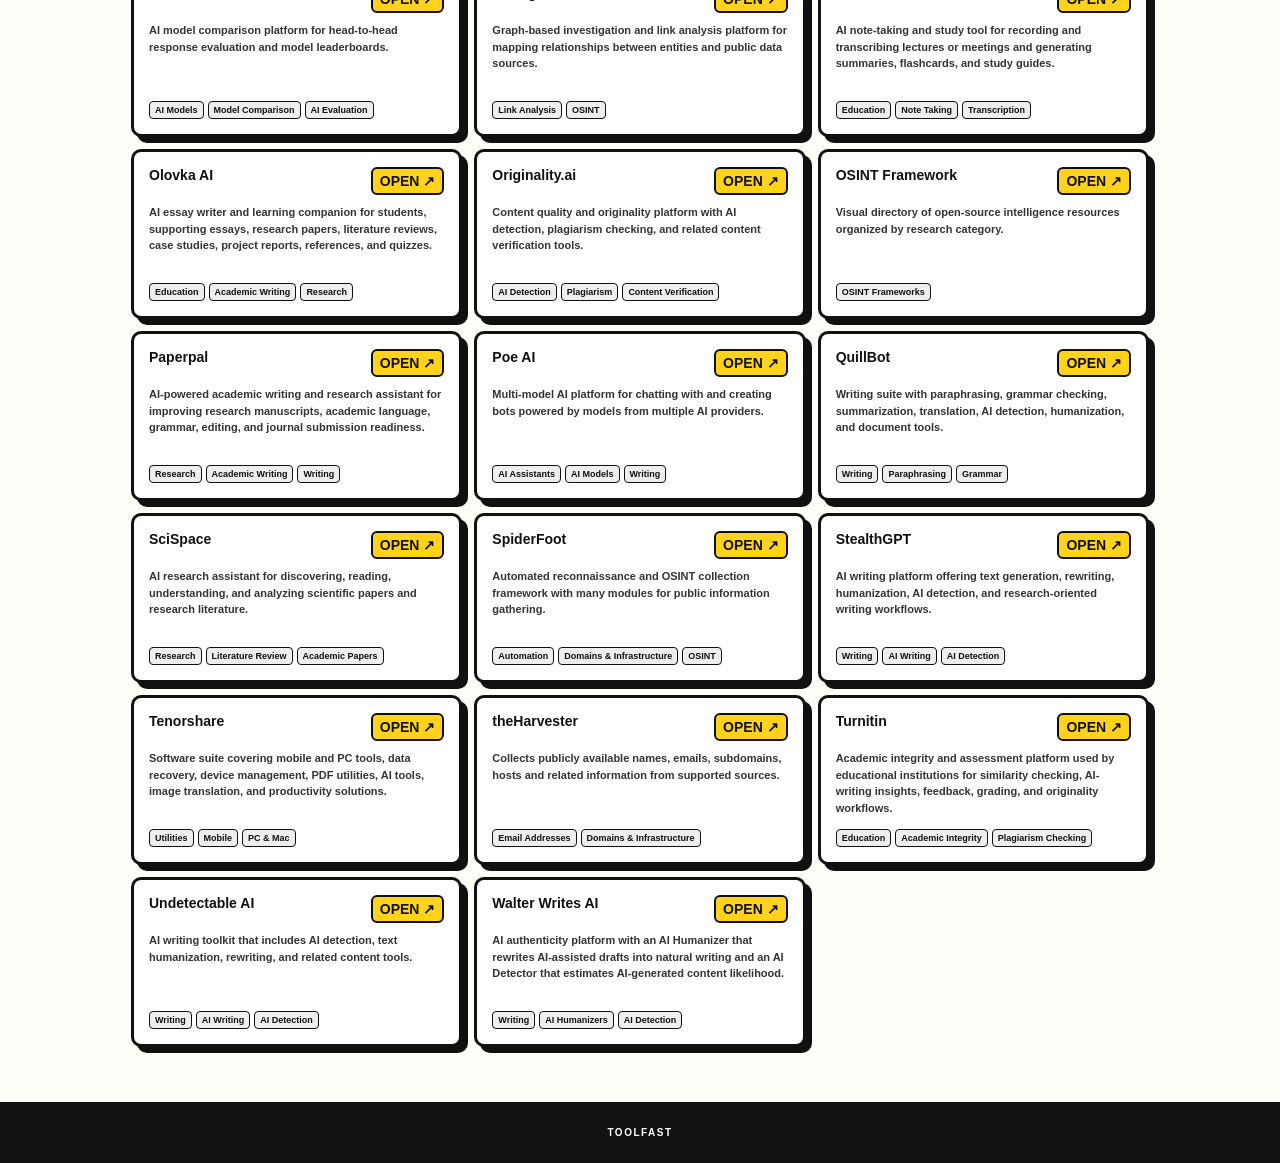
==== commit 09872ebd: "Fix hero heading structure" ====
--- a/index.html
+++ b/index.html
@@ -1 +1 @@
-<!doctype html><html lang="en"><head><meta charset="utf-8"><meta name="viewport" content="width=device-width,initial-scale=1"><meta name="theme-color" content="#ffd21c"><title>ToolFast — Find tools fast</title><link rel="stylesheet" href="styles.css"></head><body><div class="bg pink"></div><div class="bg purple"></div><header><a class="brand" href="#"><span>✦</span><b>ToolFast</b></a><nav><a href="#categories">Categories</a><a href="#tools">All tools</a></nav><button id="menu" aria-label="Open menu" aria-expanded="false">☰</button><div id="mobileMenu" class="mobile-menu"><a href="#categories">Categories</a><a href="#tools">All tools</a></div></header><main><section class="hero"><small>TOOL DIRECTORY</small><h1>Find the right<br><mark>tool. Fast.</mark></h1><p>Search what you need or pick a category.</p><div class="search"><b>⌕</b><input id="search" type="search" placeholder="Search tools, tasks, features…"><button id="clear">×</button></div><div class="quick"><button data-q="AI detector">AI detector</button><button data-q="research">Research</button><button data-q="writing">Writing</button><button data-q="PDF">PDF</button></div></section><section id="categories"><div class="head"><h2>Categories</h2><span id="hint">Pick one</span></div><div id="cats" class="cats"><div class="loading">Loading tools…</div></div></section><section id="tools" class="results"><div class="head"><h2 id="title">All tools</h2><span id="count">0 tools</span></div><div id="active"></div><div id="results" class="grid"></div><div id="empty" hidden><h3>No tools found</h3><p>Try another search.</p><button id="reset">Show all tools</button></div></section></main><footer>TOOLFAST</footer><script src="app.js?v=20260920-7"></script></body></html>+<!doctype html><html lang="en"><head><meta charset="utf-8"><meta name="viewport" content="width=device-width,initial-scale=1"><meta name="theme-color" content="#ffd21c"><title>ToolFast — Find tools fast</title><link rel="stylesheet" href="styles.css"></head><body><div class="bg pink"></div><div class="bg purple"></div><header><a class="brand" href="#"><span>✦</span><b>ToolFast</b></a><nav><a href="#categories">Categories</a><a href="#tools">All tools</a></nav><button id="menu" aria-label="Open menu" aria-expanded="false">☰</button><div id="mobileMenu" class="mobile-menu"><a href="#categories">Categories</a><a href="#tools">All tools</a></div></header><main><section class="hero"><small>TOOL DIRECTORY</small><h1><span>Find the right</span><mark>tool. Fast.</mark></h1><p>Search what you need or pick a category.</p><div class="search"><b>⌕</b><input id="search" type="search" placeholder="Search tools, tasks, features…"><button id="clear">×</button></div><div class="quick"><button data-q="AI detector">AI detector</button><button data-q="research">Research</button><button data-q="writing">Writing</button><button data-q="PDF">PDF</button></div></section><section id="categories"><div class="head"><h2>Categories</h2><span id="hint">Pick one</span></div><div id="cats" class="cats"><div class="loading">Loading tools…</div></div></section><section id="tools" class="results"><div class="head"><h2 id="title">All tools</h2><span id="count">0 tools</span></div><div id="active"></div><div id="results" class="grid"></div><div id="empty" hidden><h3>No tools found</h3><p>Try another search.</p><button id="reset">Show all tools</button></div></section></main><footer>TOOLFAST</footer><script src="app.js?v=20260920-7"></script></body></html>
--- a/styles.css
+++ b/styles.css
@@ -1,4 +1,4 @@
-*{box-sizing:border-box}html{scroll-behavior:smooth}:root{--y:#ffd21c;--p:#ff4b8b;--v:#7656ef;--g:#55d94b;--ink:#111;--paper:#fffdf8}body{margin:0;background:var(--y);color:var(--ink);font:600 15px Arial,sans-serif}.bg{position:fixed;z-index:-1;border-radius:50%;pointer-events:none}.pink{width:420px;height:280px;background:var(--p);left:-180px;top:170px}.purple{width:420px;height:320px;background:var(--v);right:-180px;bottom:-80px}header{height:65px;background:var(--paper);border-bottom:3px solid var(--ink);display:flex;align-items:center;justify-content:space-between;padding:0 max(16px,calc((100% - 1050px)/2));position:sticky;top:0;z-index:10}.brand{display:inline-flex;gap:10px;align-items:center;text-decoration:none;color:#111;line-height:1}.brand span{display:grid;place-items:center;width:32px;height:32px;border:3px solid #111;border-radius:8px;box-shadow:3px 3px #111;background:var(--y);font-size:17px}.brand b{font-size:21px;font-weight:900;letter-spacing:-.04em}nav{display:flex;gap:25px}nav a{color:#111;text-decoration:none;font-size:12px}header>button{display:none}.mobile-menu{display:none}.hero{max-width:850px;margin:auto;padding:60px 16px 40px}.hero small{font-size:10px;letter-spacing:.16em}.hero h1{font-size:clamp(48px,9vw,76px);line-height:.92;letter-spacing:-.06em;margin:10px 0 16px;font-weight:900}.hero mark{background:#111;color:#fff;padding:0 8px}.hero p{margin:0 0 24px}.search{height:62px;max-width:760px;background:var(--paper);border:3px solid #111;box-shadow:7px 7px #111;border-radius:10px;display:flex;align-items:center}.search>b{font-size:28px;padding:0 14px}.search input{flex:1;min-width:0;border:0;outline:0;background:none;font-size:16px;font-weight:600}.search button{border:0;background:none;font-size:25px;padding:0 14px}.quick{display:flex;gap:8px;flex-wrap:wrap;margin-top:15px}.quick button,.active-btn{background:var(--paper);border:2px solid #111;border-radius:7px;padding:7px 11px;box-shadow:3px 3px #111;font-size:11px}.quick button:active{transform:translate(2px,2px);box-shadow:1px 1px #111}#categories{max-width:1050px;margin:auto;padding:25px 16px 55px}.head{display:flex;justify-content:space-between;align-items:end;margin-bottom:15px}.head h2{margin:0;font-size:25px;font-weight:900}.head span{font-size:11px}.cats{display:grid;grid-template-columns:repeat(4,1fr);gap:12px}.cat{position:relative;text-align:left;background:var(--paper);border:3px solid #111;border-radius:11px;padding:13px;min-height:120px;box-shadow:6px 6px #111}.cat:before{content:"";position:absolute;left:8px;right:8px;top:-11px;height:14px;background:var(--c);border:3px solid #111;border-bottom:0;border-radius:8px 8px 0 0}.cat:hover{transform:translateY(-3px)}.ico{width:37px;height:37px;background:var(--c);border:2px solid #111;border-radius:7px;display:grid;place-items:center;box-shadow:3px 3px #111}.cat b{display:block;font-size:12px;margin-top:13px}.cat span{display:block;font-size:10px;color:#555;margin-top:3px}.results{background:var(--paper);border-top:3px solid #111;padding:30px max(16px,calc((100% - 1018px)/2)) 55px}.grid{display:grid;grid-template-columns:repeat(3,1fr);gap:12px}.tool{background:#fff;border:3px solid #111;border-radius:10px;padding:15px;min-height:170px;box-shadow:6px 6px #111;display:flex;flex-direction:column}.tooltop{display:flex;justify-content:space-between;gap:7px}.tool a{color:#111;text-decoration:none;font-weight:900;font-size:14px}.open{background:var(--y);border:2px solid #111;border-radius:6px;padding:4px 7px;font-size:9px}.tool p{font-size:11px;line-height:1.5;color:#333;margin:9px 0}.tags{margin-top:auto;display:flex;gap:4px;flex-wrap:wrap}.tag{font-size:9px;background:#eee;border:1px solid #111;border-radius:4px;padding:3px 5px}.active{margin:-5px 0 15px}.active-btn{background:#b7e92d}#empty{text-align:center;border:3px solid #111;padding:45px;background:#fff;box-shadow:6px 6px #111}#empty button{background:var(--y);border:2px solid #111;padding:8px;font-weight:800}footer{text-align:center;background:#111;color:#fff;padding:25px;font-size:10px;letter-spacing:.15em}@media(max-width:850px){.cats{grid-template-columns:repeat(3,1fr)}.grid{grid-template-columns:repeat(2,1fr)}}@media(max-width:620px){header{height:58px;position:sticky;padding:0 14px}.brand{gap:8px}.brand span{width:29px;height:29px;border-width:2px;box-shadow:3px 3px #111;font-size:15px}.brand b{font-size:19px}nav{display:none}header>button{display:block;position:relative;z-index:12;background:#fff;border:3px solid #111;box-shadow:3px 3px #111;border-radius:7px;padding:7px 10px}.mobile-menu{position:absolute;right:14px;top:64px;background:var(--paper);border:3px solid #111;box-shadow:5px 5px #111;border-radius:9px;padding:8px;display:none;flex-direction:column;gap:2px;min-width:150px;z-index:30}.mobile-menu.open{display:flex}.mobile-menu a{padding:10px;color:#111;text-decoration:none;font-size:13px;border-radius:5px}.mobile-menu a:active{background:var(--y)}.hero{padding:45px 14px 34px}.hero h1{font-size:48px}.hero p{font-size:13px}.search{height:57px}.search input{font-size:14px}.quick{gap:6px}#categories{padding:23px 14px 45px}.cats{grid-template-columns:repeat(2,1fr);gap:11px}.loading{grid-column:1/-1;text-align:center;padding:35px;background:var(--paper);border:3px solid #111;box-shadow:5px 5px #111;border-radius:10px;font-size:13px}.cat{min-height:108px;padding:11px;box-shadow:5px 5px #111}.cat b{font-size:11px;margin-top:11px}.results{padding:25px 14px 45px}.grid{grid-template-columns:1fr;gap:12px}.tool{min-height:150px}.bg{opacity:.8}.pink{width:250px;height:180px;left:-150px}.purple{width:250px;height:200px;right:-150px}}@media(max-width:370px){.cats{grid-template-columns:1fr}.hero h1{font-size:43px}}.cat{display:block;color:inherit;text-decoration:none;cursor:pointer}.category-hero{max-width:850px;margin:auto;padding:45px 16px 35px}.back{display:inline-block;color:#111;text-decoration:none;font-size:12px;margin-bottom:28px;border:2px solid #111;padding:7px 10px;background:#fff;box-shadow:3px 3px #111;border-radius:6px}.category-hero small{display:block;font-size:10px;letter-spacing:.15em}.category-hero h1{font-size:clamp(42px,8vw,70px);line-height:.95;margin:9px 0 12px;font-weight:900}.category-hero p{margin:0 0 22px}@media(max-width:620px){.category-hero{padding:35px 14px 28px}.category-hero h1{font-size:45px}}
+*{box-sizing:border-box}html{scroll-behavior:smooth}:root{--y:#ffd21c;--p:#ff4b8b;--v:#7656ef;--g:#55d94b;--ink:#111;--paper:#fffdf8}body{margin:0;background:var(--y);color:var(--ink);font:600 15px Arial,sans-serif}.bg{position:fixed;z-index:-1;border-radius:50%;pointer-events:none}.pink{width:420px;height:280px;background:var(--p);left:-180px;top:170px}.purple{width:420px;height:320px;background:var(--v);right:-180px;bottom:-80px}header{height:65px;background:var(--paper);border-bottom:3px solid var(--ink);display:flex;align-items:center;justify-content:space-between;padding:0 max(16px,calc((100% - 1050px)/2));position:sticky;top:0;z-index:10}.brand{display:inline-flex;gap:10px;align-items:center;text-decoration:none;color:#111;line-height:1}.brand span{display:grid;place-items:center;width:32px;height:32px;border:3px solid #111;border-radius:8px;box-shadow:3px 3px #111;background:var(--y);font-size:17px}.brand b{font-size:21px;font-weight:900;letter-spacing:-.04em}nav{display:flex;gap:25px}nav a{color:#111;text-decoration:none;font-size:12px}header>button{display:none}.mobile-menu{display:none}.hero{max-width:850px;margin:auto;padding:60px 16px 40px}.hero small{font-size:10px;letter-spacing:.16em}.hero h1{font-size:clamp(48px,9vw,76px);line-height:1;letter-spacing:-.06em;margin:10px 0 16px;font-weight:900}.hero mark{display:inline-block;background:#111;color:#fff;padding:0 9px 4px;line-height:1;vertical-align:top}.hero p{margin:0 0 24px}.search{height:62px;max-width:760px;background:var(--paper);border:3px solid #111;box-shadow:7px 7px #111;border-radius:10px;display:flex;align-items:center}.search>b{font-size:28px;padding:0 14px}.search input{flex:1;min-width:0;border:0;outline:0;background:none;font-size:16px;font-weight:600}.search button{border:0;background:none;font-size:25px;padding:0 14px}.quick{display:flex;gap:8px;flex-wrap:wrap;margin-top:15px}.quick button,.active-btn{background:var(--paper);border:2px solid #111;border-radius:7px;padding:7px 11px;box-shadow:3px 3px #111;font-size:11px}.quick button:active{transform:translate(2px,2px);box-shadow:1px 1px #111}#categories{max-width:1050px;margin:auto;padding:25px 16px 55px}.head{display:flex;justify-content:space-between;align-items:end;margin-bottom:15px}.head h2{margin:0;font-size:25px;font-weight:900}.head span{font-size:11px}.cats{display:grid;grid-template-columns:repeat(4,1fr);gap:12px}.cat{position:relative;text-align:left;background:var(--paper);border:3px solid #111;border-radius:11px;padding:13px;min-height:120px;box-shadow:6px 6px #111}.cat:before{content:"";position:absolute;left:8px;right:8px;top:-11px;height:14px;background:var(--c);border:3px solid #111;border-bottom:0;border-radius:8px 8px 0 0}.cat:hover{transform:translateY(-3px)}.ico{width:37px;height:37px;background:var(--c);border:2px solid #111;border-radius:7px;display:grid;place-items:center;box-shadow:3px 3px #111}.cat b{display:block;font-size:12px;margin-top:13px}.cat span{display:block;font-size:10px;color:#555;margin-top:3px}.results{background:var(--paper);border-top:3px solid #111;padding:30px max(16px,calc((100% - 1018px)/2)) 55px}.grid{display:grid;grid-template-columns:repeat(3,1fr);gap:12px}.tool{background:#fff;border:3px solid #111;border-radius:10px;padding:15px;min-height:170px;box-shadow:6px 6px #111;display:flex;flex-direction:column}.tooltop{display:flex;justify-content:space-between;gap:7px}.tool a{color:#111;text-decoration:none;font-weight:900;font-size:14px}.open{background:var(--y);border:2px solid #111;border-radius:6px;padding:4px 7px;font-size:9px}.tool p{font-size:11px;line-height:1.5;color:#333;margin:9px 0}.tags{margin-top:auto;display:flex;gap:4px;flex-wrap:wrap}.tag{font-size:9px;background:#eee;border:1px solid #111;border-radius:4px;padding:3px 5px}.active{margin:-5px 0 15px}.active-btn{background:#b7e92d}#empty{text-align:center;border:3px solid #111;padding:45px;background:#fff;box-shadow:6px 6px #111}#empty button{background:var(--y);border:2px solid #111;padding:8px;font-weight:800}footer{text-align:center;background:#111;color:#fff;padding:25px;font-size:10px;letter-spacing:.15em}@media(max-width:850px){.cats{grid-template-columns:repeat(3,1fr)}.grid{grid-template-columns:repeat(2,1fr)}}@media(max-width:620px){header{height:58px;position:sticky;padding:0 14px}.brand{gap:8px}.brand span{width:29px;height:29px;border-width:2px;box-shadow:3px 3px #111;font-size:15px}.brand b{font-size:19px}nav{display:none}header>button{display:block;position:relative;z-index:12;background:#fff;border:3px solid #111;box-shadow:3px 3px #111;border-radius:7px;padding:7px 10px}.mobile-menu{position:absolute;right:14px;top:64px;background:var(--paper);border:3px solid #111;box-shadow:5px 5px #111;border-radius:9px;padding:8px;display:none;flex-direction:column;gap:2px;min-width:150px;z-index:30}.mobile-menu.open{display:flex}.mobile-menu a{padding:10px;color:#111;text-decoration:none;font-size:13px;border-radius:5px}.mobile-menu a:active{background:var(--y)}.hero{padding:45px 14px 34px}.hero h1{font-size:48px;line-height:1.02}.hero mark{padding:0 7px 3px}.hero p{font-size:13px}.search{height:57px}.search input{font-size:14px}.quick{gap:6px}#categories{padding:23px 14px 45px}.cats{grid-template-columns:repeat(2,1fr);gap:11px}.loading{grid-column:1/-1;text-align:center;padding:35px;background:var(--paper);border:3px solid #111;box-shadow:5px 5px #111;border-radius:10px;font-size:13px}.cat{min-height:108px;padding:11px;box-shadow:5px 5px #111}.cat b{font-size:11px;margin-top:11px}.results{padding:25px 14px 45px}.grid{grid-template-columns:1fr;gap:12px}.tool{min-height:150px}.bg{opacity:.8}.pink{width:250px;height:180px;left:-150px}.purple{width:250px;height:200px;right:-150px}}@media(max-width:370px){.cats{grid-template-columns:1fr}.hero h1{font-size:43px}}.cat{display:block;color:inherit;text-decoration:none;cursor:pointer}.category-hero{max-width:850px;margin:auto;padding:45px 16px 35px}.back{display:inline-block;color:#111;text-decoration:none;font-size:12px;margin-bottom:28px;border:2px solid #111;padding:7px 10px;background:#fff;box-shadow:3px 3px #111;border-radius:6px}.category-hero small{display:block;font-size:10px;letter-spacing:.15em}.category-hero h1{font-size:clamp(42px,8vw,70px);line-height:.95;margin:9px 0 12px;font-weight:900}.category-hero p{margin:0 0 22px}@media(max-width:620px){.category-hero{padding:35px 14px 28px}.category-hero h1{font-size:45px}}
 /* Direct folder pages */
 .category-page{
   background:var(--folder-color,#ffd21c);
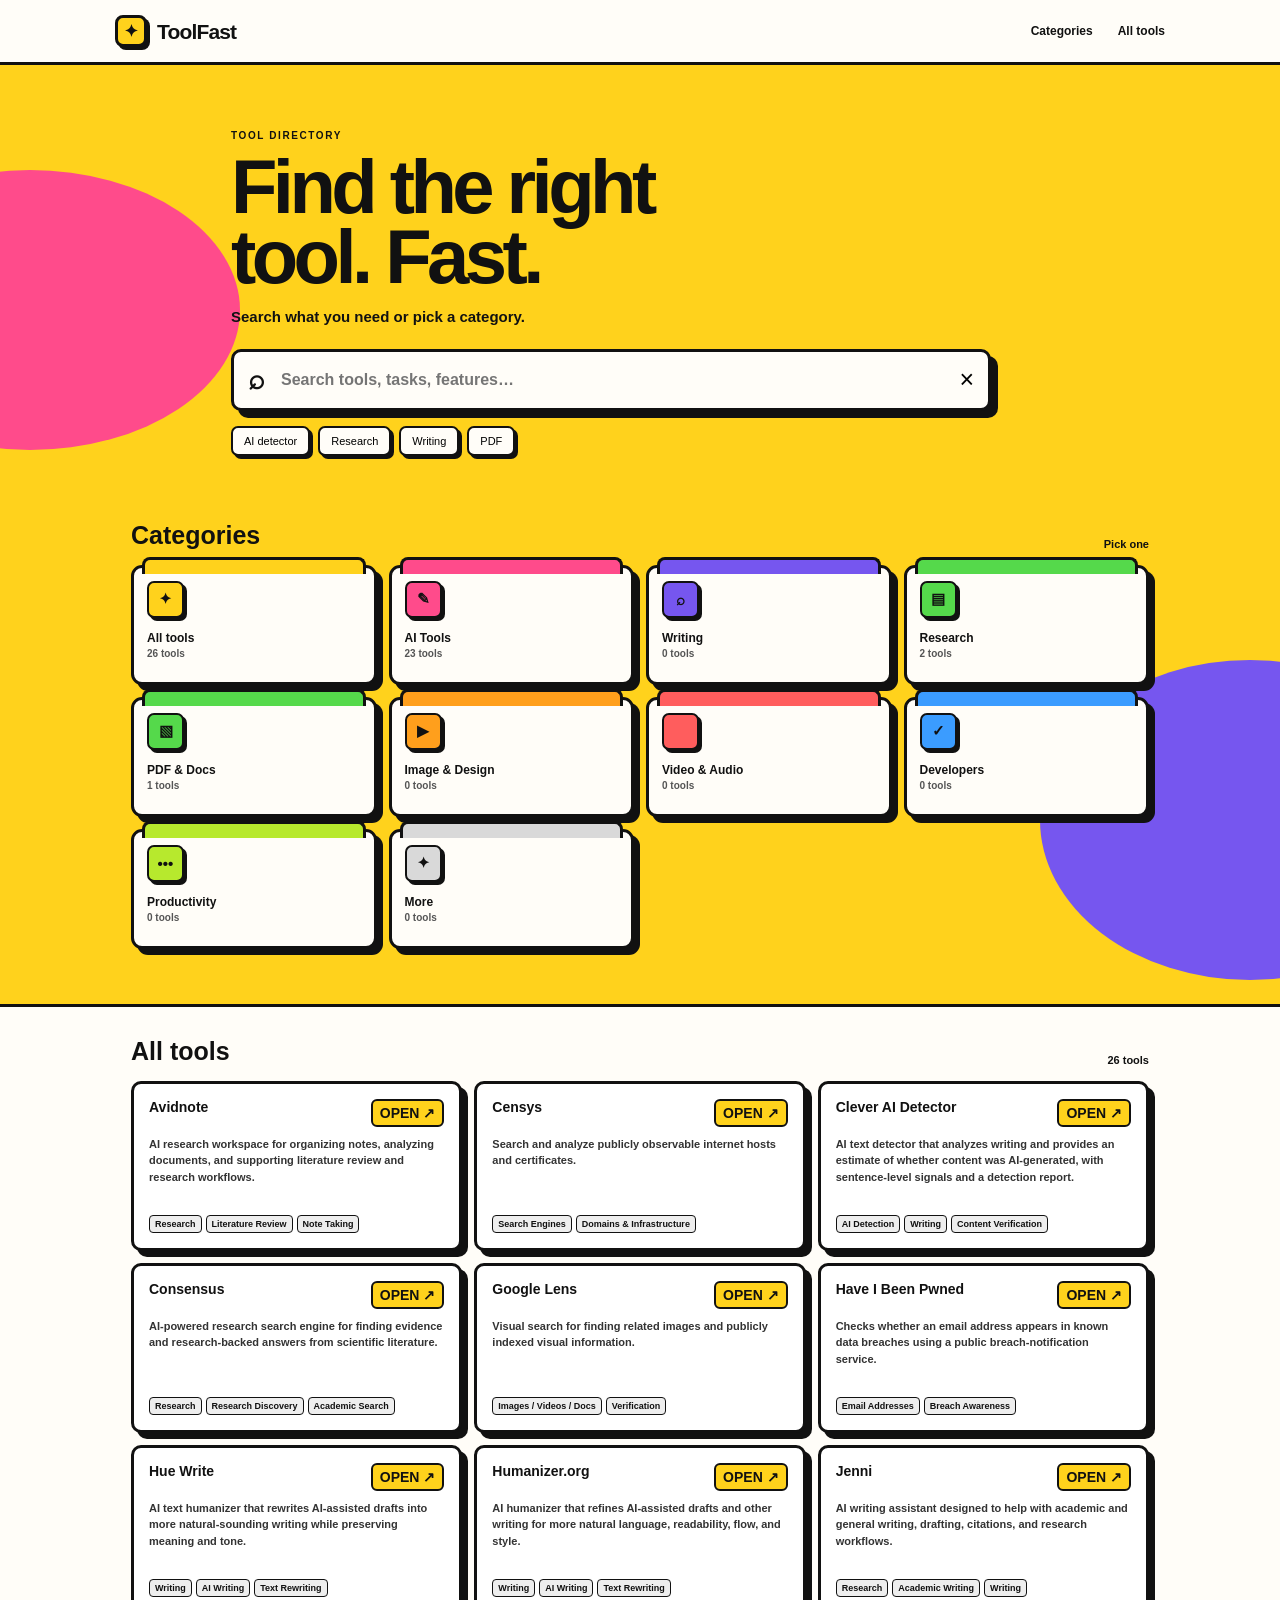
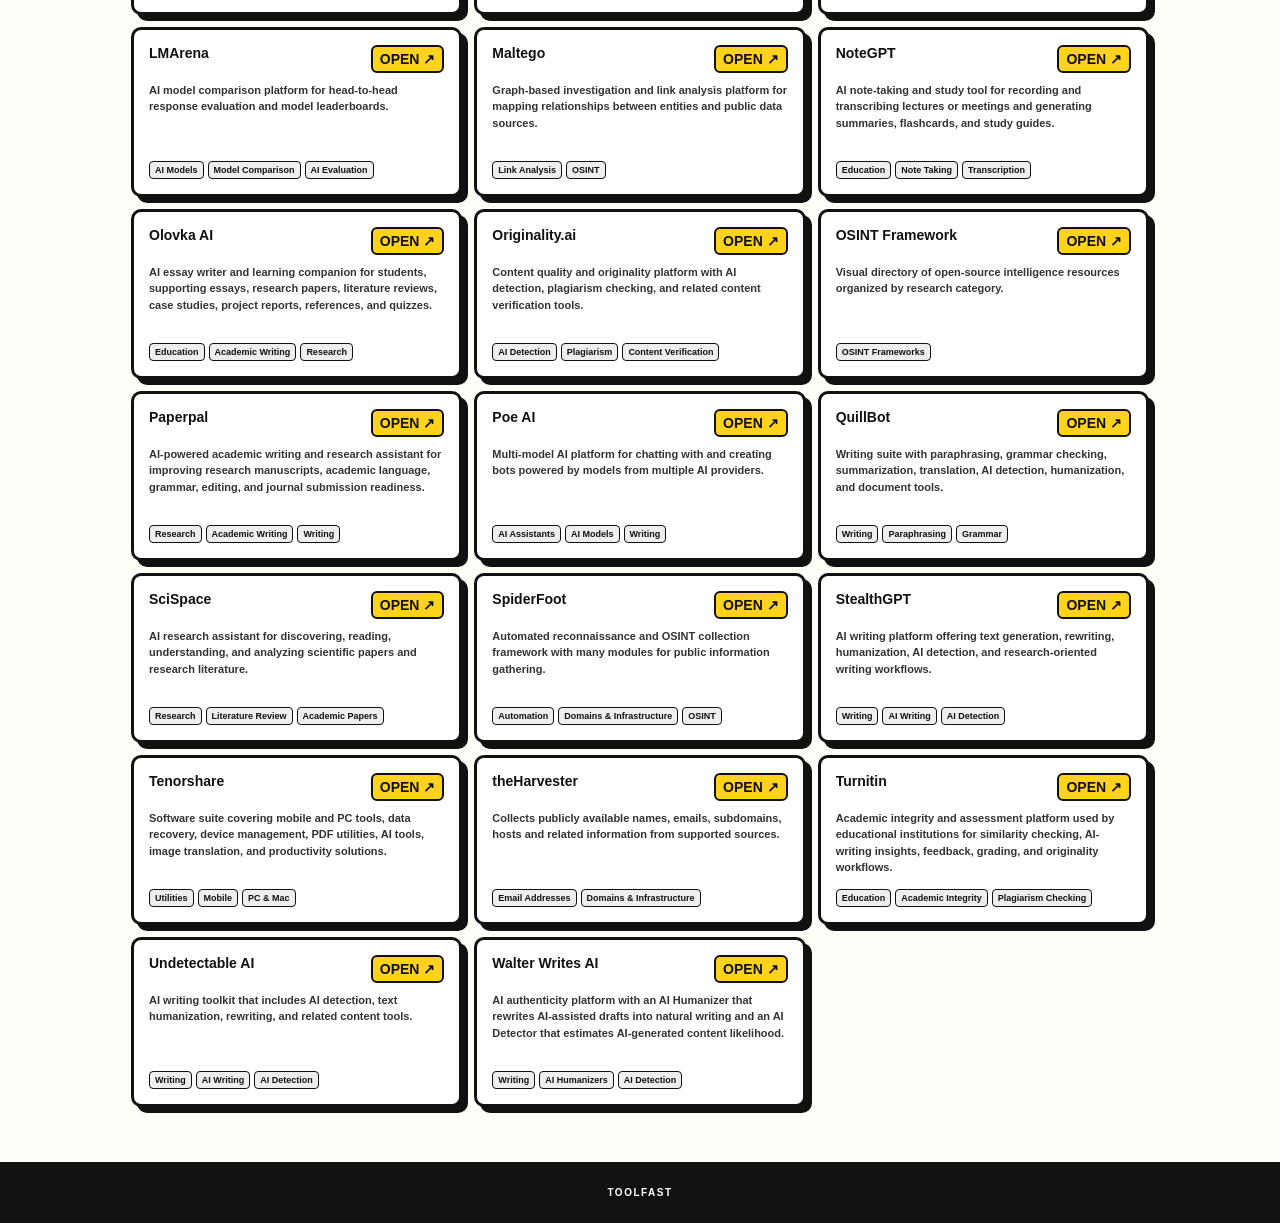
==== commit 69280663: "Simplify hero title markup" ====
--- a/index.html
+++ b/index.html
@@ -1 +1 @@
-<!doctype html><html lang="en"><head><meta charset="utf-8"><meta name="viewport" content="width=device-width,initial-scale=1"><meta name="theme-color" content="#ffd21c"><title>ToolFast — Find tools fast</title><link rel="stylesheet" href="styles.css"></head><body><div class="bg pink"></div><div class="bg purple"></div><header><a class="brand" href="#"><span>✦</span><b>ToolFast</b></a><nav><a href="#categories">Categories</a><a href="#tools">All tools</a></nav><button id="menu" aria-label="Open menu" aria-expanded="false">☰</button><div id="mobileMenu" class="mobile-menu"><a href="#categories">Categories</a><a href="#tools">All tools</a></div></header><main><section class="hero"><small>TOOL DIRECTORY</small><h1><span>Find the right</span><mark>tool. Fast.</mark></h1><p>Search what you need or pick a category.</p><div class="search"><b>⌕</b><input id="search" type="search" placeholder="Search tools, tasks, features…"><button id="clear">×</button></div><div class="quick"><button data-q="AI detector">AI detector</button><button data-q="research">Research</button><button data-q="writing">Writing</button><button data-q="PDF">PDF</button></div></section><section id="categories"><div class="head"><h2>Categories</h2><span id="hint">Pick one</span></div><div id="cats" class="cats"><div class="loading">Loading tools…</div></div></section><section id="tools" class="results"><div class="head"><h2 id="title">All tools</h2><span id="count">0 tools</span></div><div id="active"></div><div id="results" class="grid"></div><div id="empty" hidden><h3>No tools found</h3><p>Try another search.</p><button id="reset">Show all tools</button></div></section></main><footer>TOOLFAST</footer><script src="app.js?v=20260920-7"></script></body></html>+<!doctype html><html lang="en"><head><meta charset="utf-8"><meta name="viewport" content="width=device-width,initial-scale=1"><meta name="theme-color" content="#ffd21c"><title>ToolFast — Find tools fast</title><link rel="stylesheet" href="styles.css"></head><body><div class="bg pink"></div><div class="bg purple"></div><header><a class="brand" href="#"><span>✦</span><b>ToolFast</b></a><nav><a href="#categories">Categories</a><a href="#tools">All tools</a></nav><button id="menu" aria-label="Open menu" aria-expanded="false">☰</button><div id="mobileMenu" class="mobile-menu"><a href="#categories">Categories</a><a href="#tools">All tools</a></div></header><main><section class="hero"><small>TOOL DIRECTORY</small><h1 class="hero-title"><span>Find the right</span><span class="hero-highlight">tool. Fast.</span></h1><p>Search what you need or pick a category.</p><div class="search"><b>⌕</b><input id="search" type="search" placeholder="Search tools, tasks, features…"><button id="clear">×</button></div><div class="quick"><button data-q="AI detector">AI detector</button><button data-q="research">Research</button><button data-q="writing">Writing</button><button data-q="PDF">PDF</button></div></section><section id="categories"><div class="head"><h2>Categories</h2><span id="hint">Pick one</span></div><div id="cats" class="cats"><div class="loading">Loading tools…</div></div></section><section id="tools" class="results"><div class="head"><h2 id="title">All tools</h2><span id="count">0 tools</span></div><div id="active"></div><div id="results" class="grid"></div><div id="empty" hidden><h3>No tools found</h3><p>Try another search.</p><button id="reset">Show all tools</button></div></section></main><footer>TOOLFAST</footer><script src="app.js?v=20260920-7"></script></body></html>
--- a/styles.css
+++ b/styles.css
@@ -1,4 +1,4 @@
-*{box-sizing:border-box}html{scroll-behavior:smooth}:root{--y:#ffd21c;--p:#ff4b8b;--v:#7656ef;--g:#55d94b;--ink:#111;--paper:#fffdf8}body{margin:0;background:var(--y);color:var(--ink);font:600 15px Arial,sans-serif}.bg{position:fixed;z-index:-1;border-radius:50%;pointer-events:none}.pink{width:420px;height:280px;background:var(--p);left:-180px;top:170px}.purple{width:420px;height:320px;background:var(--v);right:-180px;bottom:-80px}header{height:65px;background:var(--paper);border-bottom:3px solid var(--ink);display:flex;align-items:center;justify-content:space-between;padding:0 max(16px,calc((100% - 1050px)/2));position:sticky;top:0;z-index:10}.brand{display:inline-flex;gap:10px;align-items:center;text-decoration:none;color:#111;line-height:1}.brand span{display:grid;place-items:center;width:32px;height:32px;border:3px solid #111;border-radius:8px;box-shadow:3px 3px #111;background:var(--y);font-size:17px}.brand b{font-size:21px;font-weight:900;letter-spacing:-.04em}nav{display:flex;gap:25px}nav a{color:#111;text-decoration:none;font-size:12px}header>button{display:none}.mobile-menu{display:none}.hero{max-width:850px;margin:auto;padding:60px 16px 40px}.hero small{font-size:10px;letter-spacing:.16em}.hero h1{font-size:clamp(48px,9vw,76px);line-height:1;letter-spacing:-.06em;margin:10px 0 16px;font-weight:900}.hero mark{display:inline-block;background:#111;color:#fff;padding:0 9px 4px;line-height:1;vertical-align:top}.hero p{margin:0 0 24px}.search{height:62px;max-width:760px;background:var(--paper);border:3px solid #111;box-shadow:7px 7px #111;border-radius:10px;display:flex;align-items:center}.search>b{font-size:28px;padding:0 14px}.search input{flex:1;min-width:0;border:0;outline:0;background:none;font-size:16px;font-weight:600}.search button{border:0;background:none;font-size:25px;padding:0 14px}.quick{display:flex;gap:8px;flex-wrap:wrap;margin-top:15px}.quick button,.active-btn{background:var(--paper);border:2px solid #111;border-radius:7px;padding:7px 11px;box-shadow:3px 3px #111;font-size:11px}.quick button:active{transform:translate(2px,2px);box-shadow:1px 1px #111}#categories{max-width:1050px;margin:auto;padding:25px 16px 55px}.head{display:flex;justify-content:space-between;align-items:end;margin-bottom:15px}.head h2{margin:0;font-size:25px;font-weight:900}.head span{font-size:11px}.cats{display:grid;grid-template-columns:repeat(4,1fr);gap:12px}.cat{position:relative;text-align:left;background:var(--paper);border:3px solid #111;border-radius:11px;padding:13px;min-height:120px;box-shadow:6px 6px #111}.cat:before{content:"";position:absolute;left:8px;right:8px;top:-11px;height:14px;background:var(--c);border:3px solid #111;border-bottom:0;border-radius:8px 8px 0 0}.cat:hover{transform:translateY(-3px)}.ico{width:37px;height:37px;background:var(--c);border:2px solid #111;border-radius:7px;display:grid;place-items:center;box-shadow:3px 3px #111}.cat b{display:block;font-size:12px;margin-top:13px}.cat span{display:block;font-size:10px;color:#555;margin-top:3px}.results{background:var(--paper);border-top:3px solid #111;padding:30px max(16px,calc((100% - 1018px)/2)) 55px}.grid{display:grid;grid-template-columns:repeat(3,1fr);gap:12px}.tool{background:#fff;border:3px solid #111;border-radius:10px;padding:15px;min-height:170px;box-shadow:6px 6px #111;display:flex;flex-direction:column}.tooltop{display:flex;justify-content:space-between;gap:7px}.tool a{color:#111;text-decoration:none;font-weight:900;font-size:14px}.open{background:var(--y);border:2px solid #111;border-radius:6px;padding:4px 7px;font-size:9px}.tool p{font-size:11px;line-height:1.5;color:#333;margin:9px 0}.tags{margin-top:auto;display:flex;gap:4px;flex-wrap:wrap}.tag{font-size:9px;background:#eee;border:1px solid #111;border-radius:4px;padding:3px 5px}.active{margin:-5px 0 15px}.active-btn{background:#b7e92d}#empty{text-align:center;border:3px solid #111;padding:45px;background:#fff;box-shadow:6px 6px #111}#empty button{background:var(--y);border:2px solid #111;padding:8px;font-weight:800}footer{text-align:center;background:#111;color:#fff;padding:25px;font-size:10px;letter-spacing:.15em}@media(max-width:850px){.cats{grid-template-columns:repeat(3,1fr)}.grid{grid-template-columns:repeat(2,1fr)}}@media(max-width:620px){header{height:58px;position:sticky;padding:0 14px}.brand{gap:8px}.brand span{width:29px;height:29px;border-width:2px;box-shadow:3px 3px #111;font-size:15px}.brand b{font-size:19px}nav{display:none}header>button{display:block;position:relative;z-index:12;background:#fff;border:3px solid #111;box-shadow:3px 3px #111;border-radius:7px;padding:7px 10px}.mobile-menu{position:absolute;right:14px;top:64px;background:var(--paper);border:3px solid #111;box-shadow:5px 5px #111;border-radius:9px;padding:8px;display:none;flex-direction:column;gap:2px;min-width:150px;z-index:30}.mobile-menu.open{display:flex}.mobile-menu a{padding:10px;color:#111;text-decoration:none;font-size:13px;border-radius:5px}.mobile-menu a:active{background:var(--y)}.hero{padding:45px 14px 34px}.hero h1{font-size:48px;line-height:1.02}.hero mark{padding:0 7px 3px}.hero p{font-size:13px}.search{height:57px}.search input{font-size:14px}.quick{gap:6px}#categories{padding:23px 14px 45px}.cats{grid-template-columns:repeat(2,1fr);gap:11px}.loading{grid-column:1/-1;text-align:center;padding:35px;background:var(--paper);border:3px solid #111;box-shadow:5px 5px #111;border-radius:10px;font-size:13px}.cat{min-height:108px;padding:11px;box-shadow:5px 5px #111}.cat b{font-size:11px;margin-top:11px}.results{padding:25px 14px 45px}.grid{grid-template-columns:1fr;gap:12px}.tool{min-height:150px}.bg{opacity:.8}.pink{width:250px;height:180px;left:-150px}.purple{width:250px;height:200px;right:-150px}}@media(max-width:370px){.cats{grid-template-columns:1fr}.hero h1{font-size:43px}}.cat{display:block;color:inherit;text-decoration:none;cursor:pointer}.category-hero{max-width:850px;margin:auto;padding:45px 16px 35px}.back{display:inline-block;color:#111;text-decoration:none;font-size:12px;margin-bottom:28px;border:2px solid #111;padding:7px 10px;background:#fff;box-shadow:3px 3px #111;border-radius:6px}.category-hero small{display:block;font-size:10px;letter-spacing:.15em}.category-hero h1{font-size:clamp(42px,8vw,70px);line-height:.95;margin:9px 0 12px;font-weight:900}.category-hero p{margin:0 0 22px}@media(max-width:620px){.category-hero{padding:35px 14px 28px}.category-hero h1{font-size:45px}}
+*{box-sizing:border-box}html{scroll-behavior:smooth;overflow-x:hidden}:root{--y:#ffd21c;--p:#ff4b8b;--v:#7656ef;--g:#55d94b;--ink:#111;--paper:#fffdf8}body{margin:0;overflow-x:hidden;background:var(--y);color:var(--ink);font:600 15px Arial,sans-serif}.bg{position:fixed;z-index:-1;border-radius:50%;pointer-events:none}.pink{width:420px;height:280px;background:var(--p);left:-180px;top:170px}.purple{width:420px;height:320px;background:var(--v);right:-180px;bottom:-80px}header{height:65px;background:var(--paper);border-bottom:3px solid var(--ink);display:flex;align-items:center;justify-content:space-between;padding:0 max(16px,calc((100% - 1050px)/2));position:sticky;top:0;z-index:10}.brand{display:inline-flex;gap:10px;align-items:center;text-decoration:none;color:#111;line-height:1}.brand span{display:grid;place-items:center;width:32px;height:32px;border:3px solid #111;border-radius:8px;box-shadow:3px 3px #111;background:var(--y);font-size:17px}.brand b{font-size:21px;font-weight:900;letter-spacing:-.04em}nav{display:flex;gap:25px}nav a{color:#111;text-decoration:none;font-size:12px}header>button{display:none}.mobile-menu{display:none}.hero{max-width:850px;width:100%;margin:auto;padding:60px 16px 40px;overflow:hidden}.hero small{font-size:10px;letter-spacing:.16em}.hero h1{width:100%;max-width:100%;font-size:clamp(42px,9vw,76px);line-height:.92;letter-spacing:-.06em;margin:10px 0 16px;font-weight:900;display:flex;flex-direction:column;align-items:flex-start;gap:0;overflow:visible}.hero h1 span{display:block;max-width:100%}.hero mark{display:block;max-width:100%;width:max-content;background:#111;color:#fff;padding:0 9px 4px;line-height:1}.hero p{margin:0 0 24px}.search{height:62px;max-width:760px;background:var(--paper);border:3px solid #111;box-shadow:7px 7px #111;border-radius:10px;display:flex;align-items:center}.search>b{font-size:28px;padding:0 14px}.search input{flex:1;min-width:0;border:0;outline:0;background:none;font-size:16px;font-weight:600}.search button{border:0;background:none;font-size:25px;padding:0 14px}.quick{display:flex;gap:8px;flex-wrap:wrap;margin-top:15px}.quick button,.active-btn{background:var(--paper);border:2px solid #111;border-radius:7px;padding:7px 11px;box-shadow:3px 3px #111;font-size:11px}.quick button:active{transform:translate(2px,2px);box-shadow:1px 1px #111}#categories{max-width:1050px;margin:auto;padding:25px 16px 55px}.head{display:flex;justify-content:space-between;align-items:end;margin-bottom:15px}.head h2{margin:0;font-size:25px;font-weight:900}.head span{font-size:11px}.cats{display:grid;grid-template-columns:repeat(4,1fr);gap:12px}.cat{position:relative;text-align:left;background:var(--paper);border:3px solid #111;border-radius:11px;padding:13px;min-height:120px;box-shadow:6px 6px #111}.cat:before{content:"";position:absolute;left:8px;right:8px;top:-11px;height:14px;background:var(--c);border:3px solid #111;border-bottom:0;border-radius:8px 8px 0 0}.cat:hover{transform:translateY(-3px)}.ico{width:37px;height:37px;background:var(--c);border:2px solid #111;border-radius:7px;display:grid;place-items:center;box-shadow:3px 3px #111}.cat b{display:block;font-size:12px;margin-top:13px}.cat span{display:block;font-size:10px;color:#555;margin-top:3px}.results{background:var(--paper);border-top:3px solid #111;padding:30px max(16px,calc((100% - 1018px)/2)) 55px}.grid{display:grid;grid-template-columns:repeat(3,1fr);gap:12px}.tool{background:#fff;border:3px solid #111;border-radius:10px;padding:15px;min-height:170px;box-shadow:6px 6px #111;display:flex;flex-direction:column}.tooltop{display:flex;justify-content:space-between;gap:7px}.tool a{color:#111;text-decoration:none;font-weight:900;font-size:14px}.open{background:var(--y);border:2px solid #111;border-radius:6px;padding:4px 7px;font-size:9px}.tool p{font-size:11px;line-height:1.5;color:#333;margin:9px 0}.tags{margin-top:auto;display:flex;gap:4px;flex-wrap:wrap}.tag{font-size:9px;background:#eee;border:1px solid #111;border-radius:4px;padding:3px 5px}.active{margin:-5px 0 15px}.active-btn{background:#b7e92d}#empty{text-align:center;border:3px solid #111;padding:45px;background:#fff;box-shadow:6px 6px #111}#empty button{background:var(--y);border:2px solid #111;padding:8px;font-weight:800}footer{text-align:center;background:#111;color:#fff;padding:25px;font-size:10px;letter-spacing:.15em}@media(max-width:850px){.cats{grid-template-columns:repeat(3,1fr)}.grid{grid-template-columns:repeat(2,1fr)}}@media(max-width:620px){header{height:58px;position:sticky;padding:0 14px}.brand{gap:8px}.brand span{width:29px;height:29px;border-width:2px;box-shadow:3px 3px #111;font-size:15px}.brand b{font-size:19px}nav{display:none}header>button{display:block;position:relative;z-index:12;background:#fff;border:3px solid #111;box-shadow:3px 3px #111;border-radius:7px;padding:7px 10px}.mobile-menu{position:absolute;right:14px;top:64px;background:var(--paper);border:3px solid #111;box-shadow:5px 5px #111;border-radius:9px;padding:8px;display:none;flex-direction:column;gap:2px;min-width:150px;z-index:30}.mobile-menu.open{display:flex}.mobile-menu a{padding:10px;color:#111;text-decoration:none;font-size:13px;border-radius:5px}.mobile-menu a:active{background:var(--y)}.hero{padding:45px 14px 34px}.hero h1{font-size:clamp(40px,11vw,48px);line-height:.95}.hero mark{padding:0 7px 3px}.hero p{font-size:13px}.search{height:57px}.search input{font-size:14px}.quick{gap:6px}#categories{padding:23px 14px 45px}.cats{grid-template-columns:repeat(2,1fr);gap:11px}.loading{grid-column:1/-1;text-align:center;padding:35px;background:var(--paper);border:3px solid #111;box-shadow:5px 5px #111;border-radius:10px;font-size:13px}.cat{min-height:108px;padding:11px;box-shadow:5px 5px #111}.cat b{font-size:11px;margin-top:11px}.results{padding:25px 14px 45px}.grid{grid-template-columns:1fr;gap:12px}.tool{min-height:150px}.bg{opacity:.8}.pink{width:250px;height:180px;left:-150px}.purple{width:250px;height:200px;right:-150px}}@media(max-width:370px){.cats{grid-template-columns:1fr}.hero h1{font-size:43px}}.cat{display:block;color:inherit;text-decoration:none;cursor:pointer}.category-hero{max-width:850px;margin:auto;padding:45px 16px 35px}.back{display:inline-block;color:#111;text-decoration:none;font-size:12px;margin-bottom:28px;border:2px solid #111;padding:7px 10px;background:#fff;box-shadow:3px 3px #111;border-radius:6px}.category-hero small{display:block;font-size:10px;letter-spacing:.15em}.category-hero h1{font-size:clamp(42px,8vw,70px);line-height:.95;margin:9px 0 12px;font-weight:900}.category-hero p{margin:0 0 22px}@media(max-width:620px){.category-hero{padding:35px 14px 28px}.category-hero h1{font-size:45px}}
 /* Direct folder pages */
 .category-page{
   background:var(--folder-color,#ffd21c);
